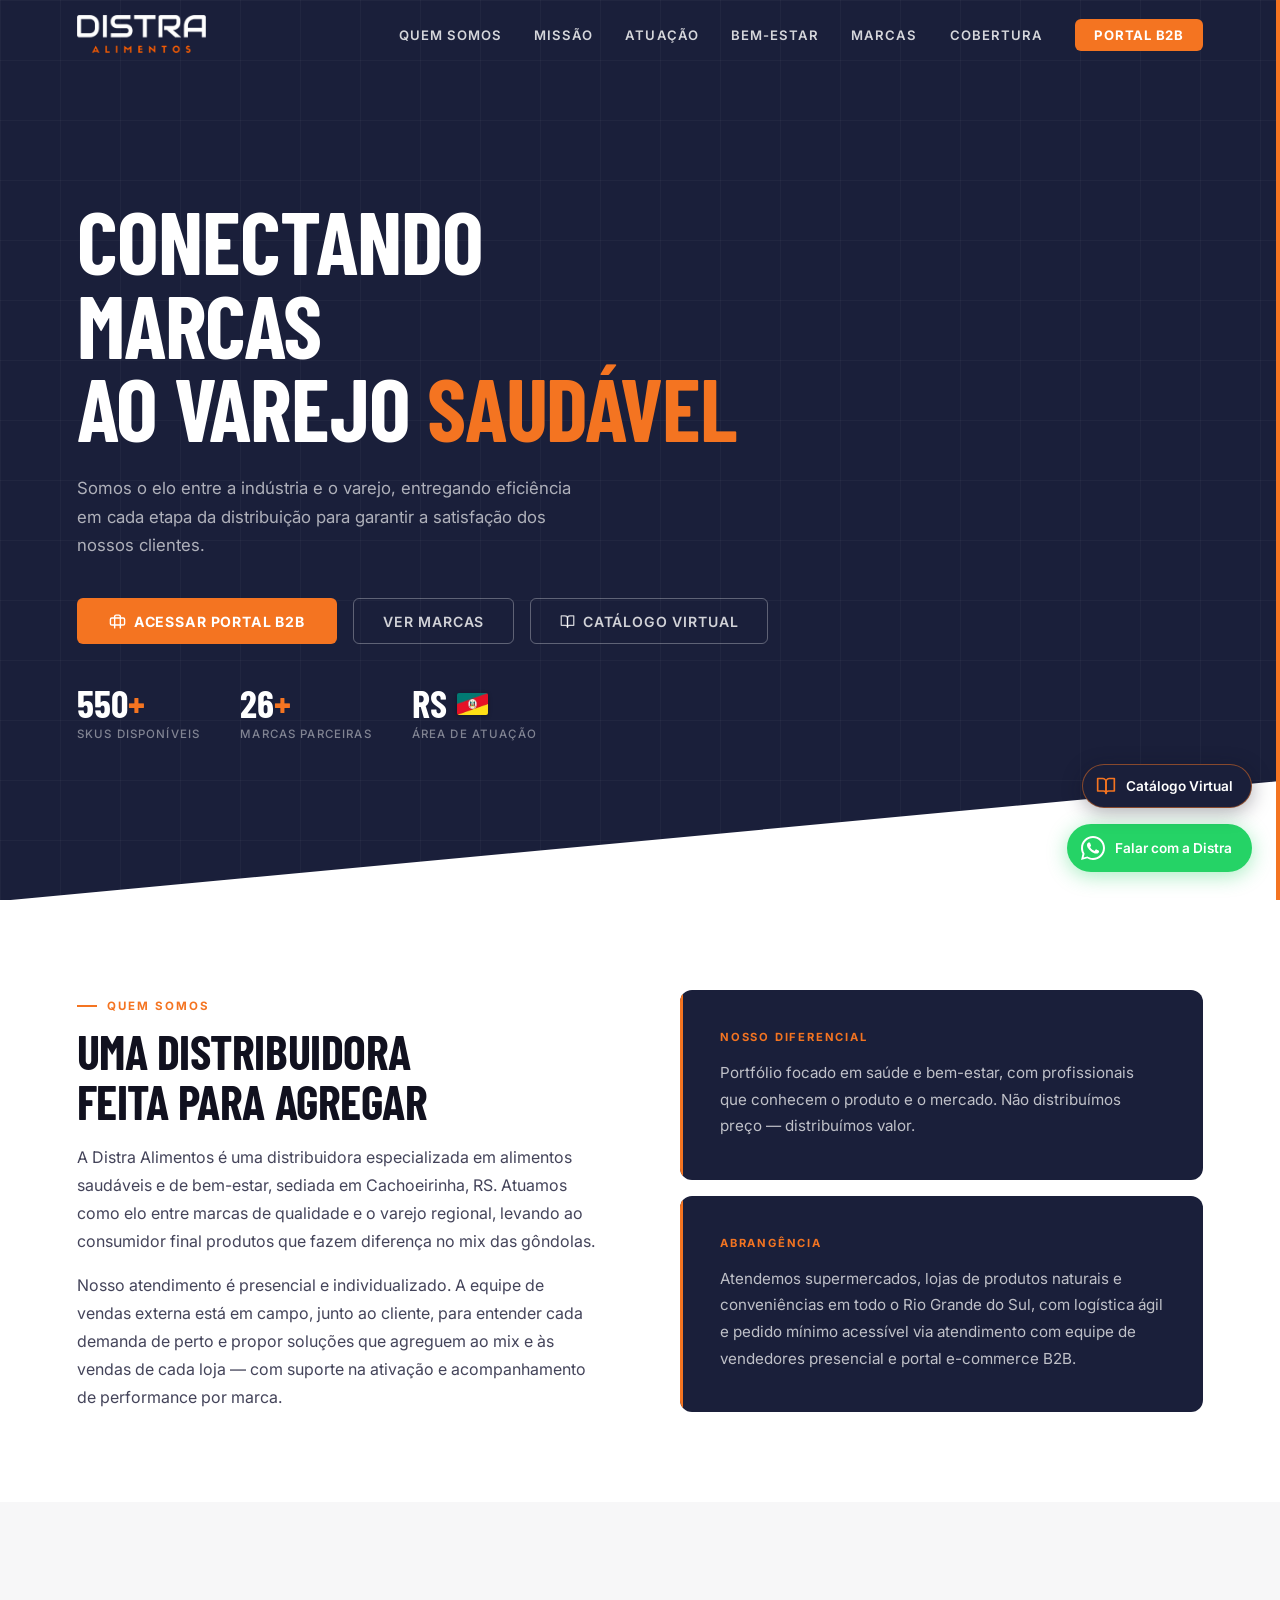
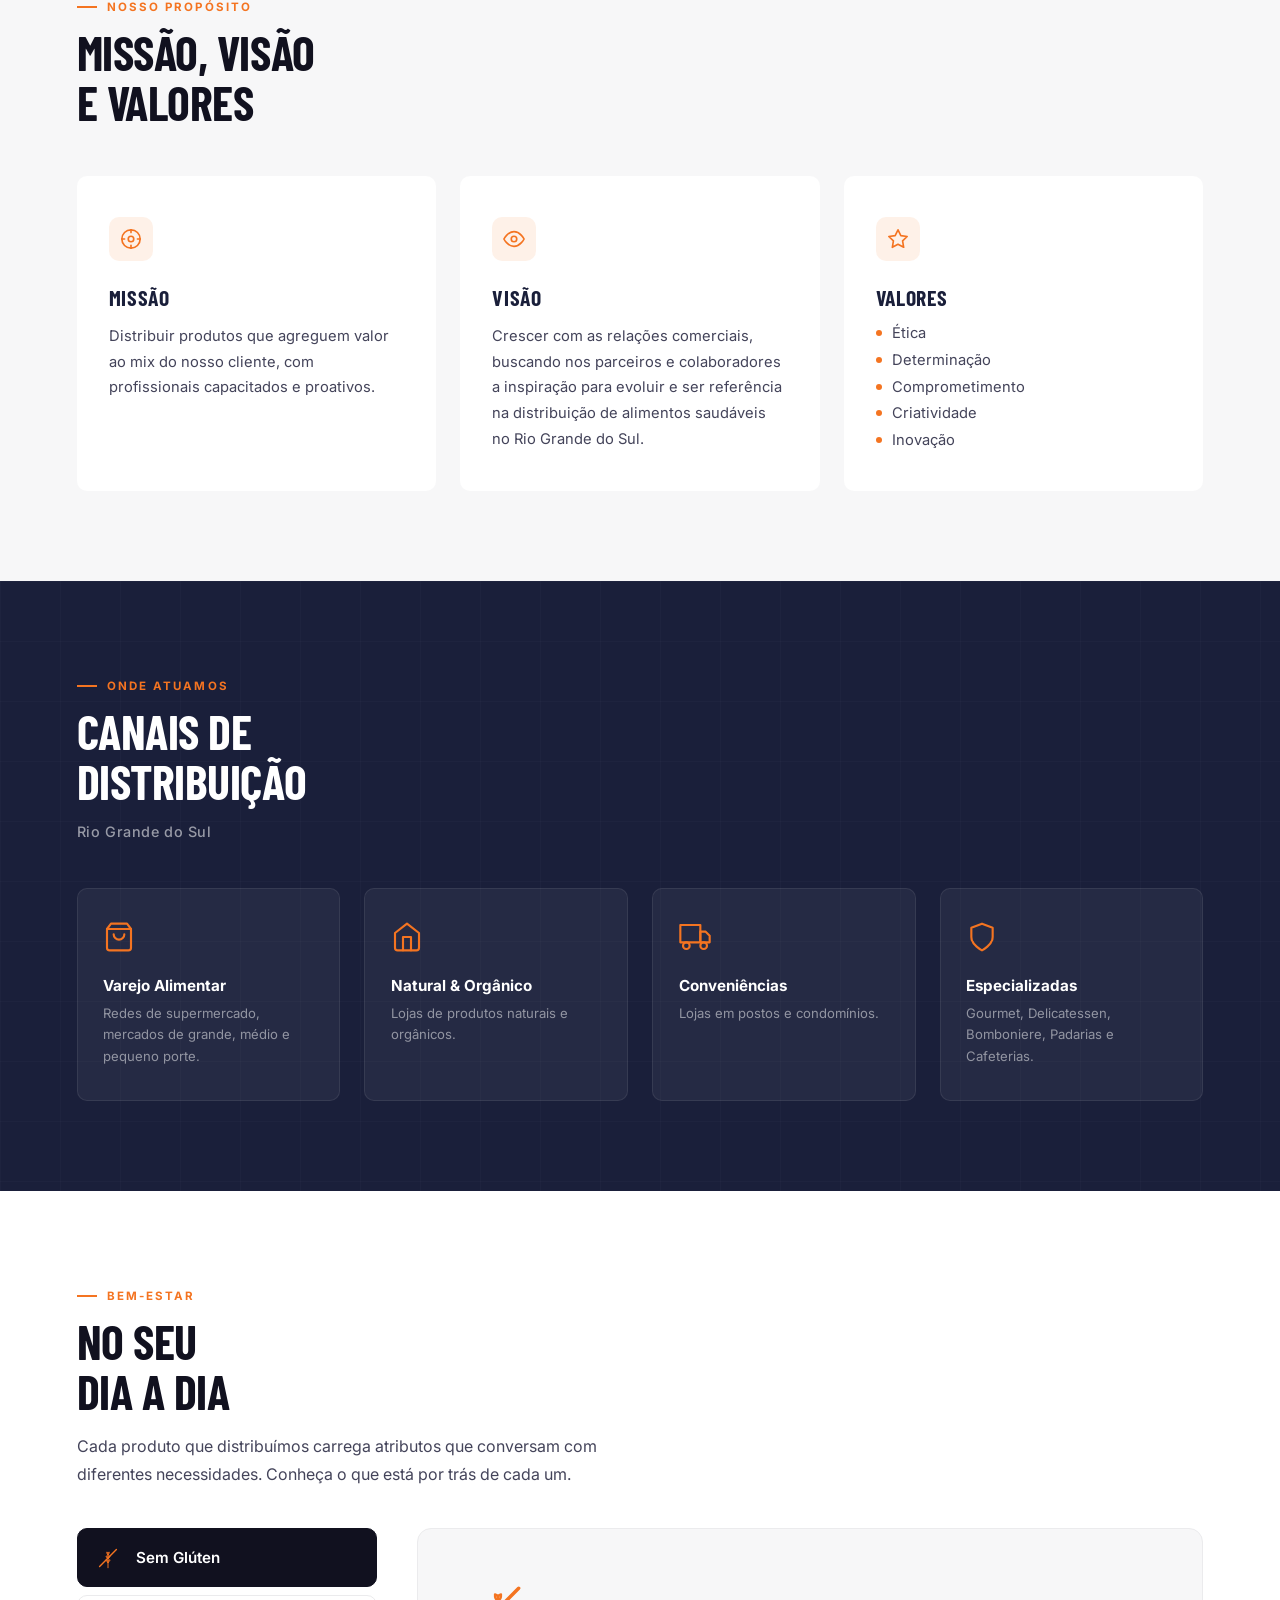
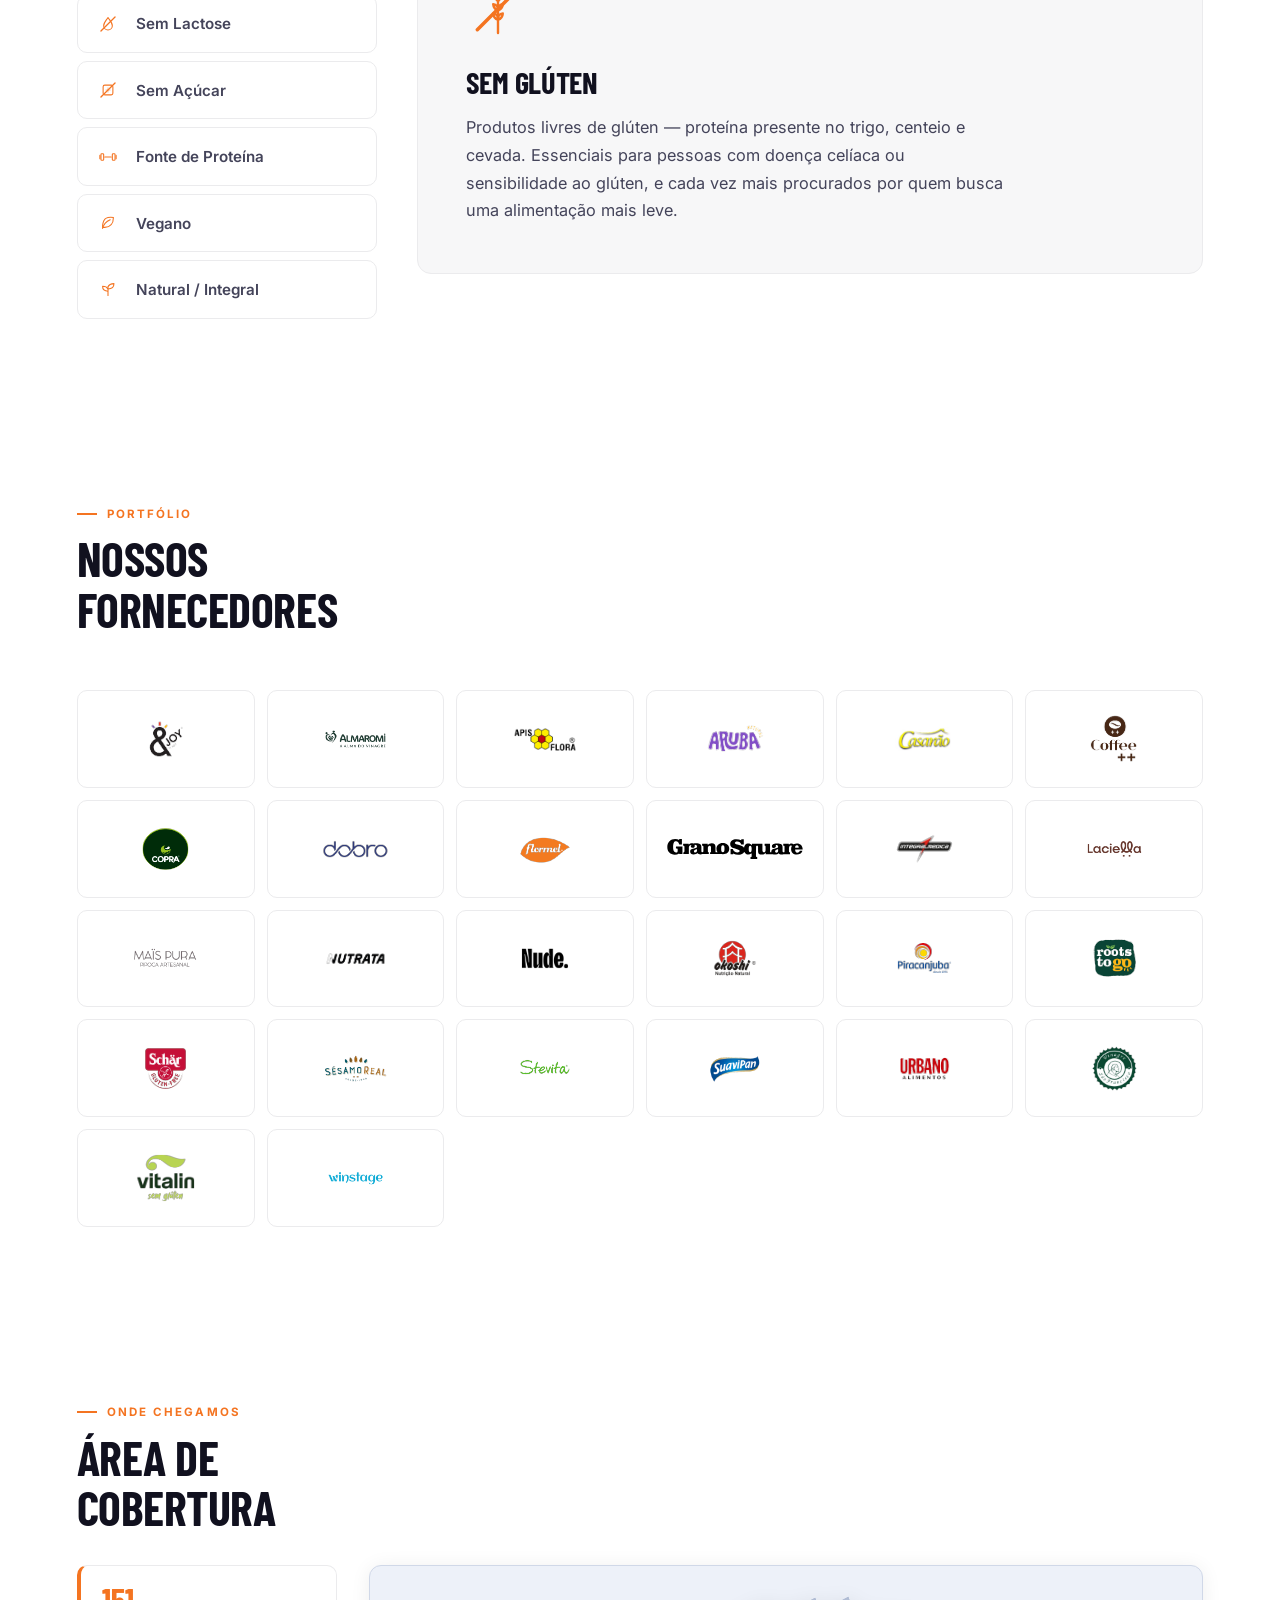
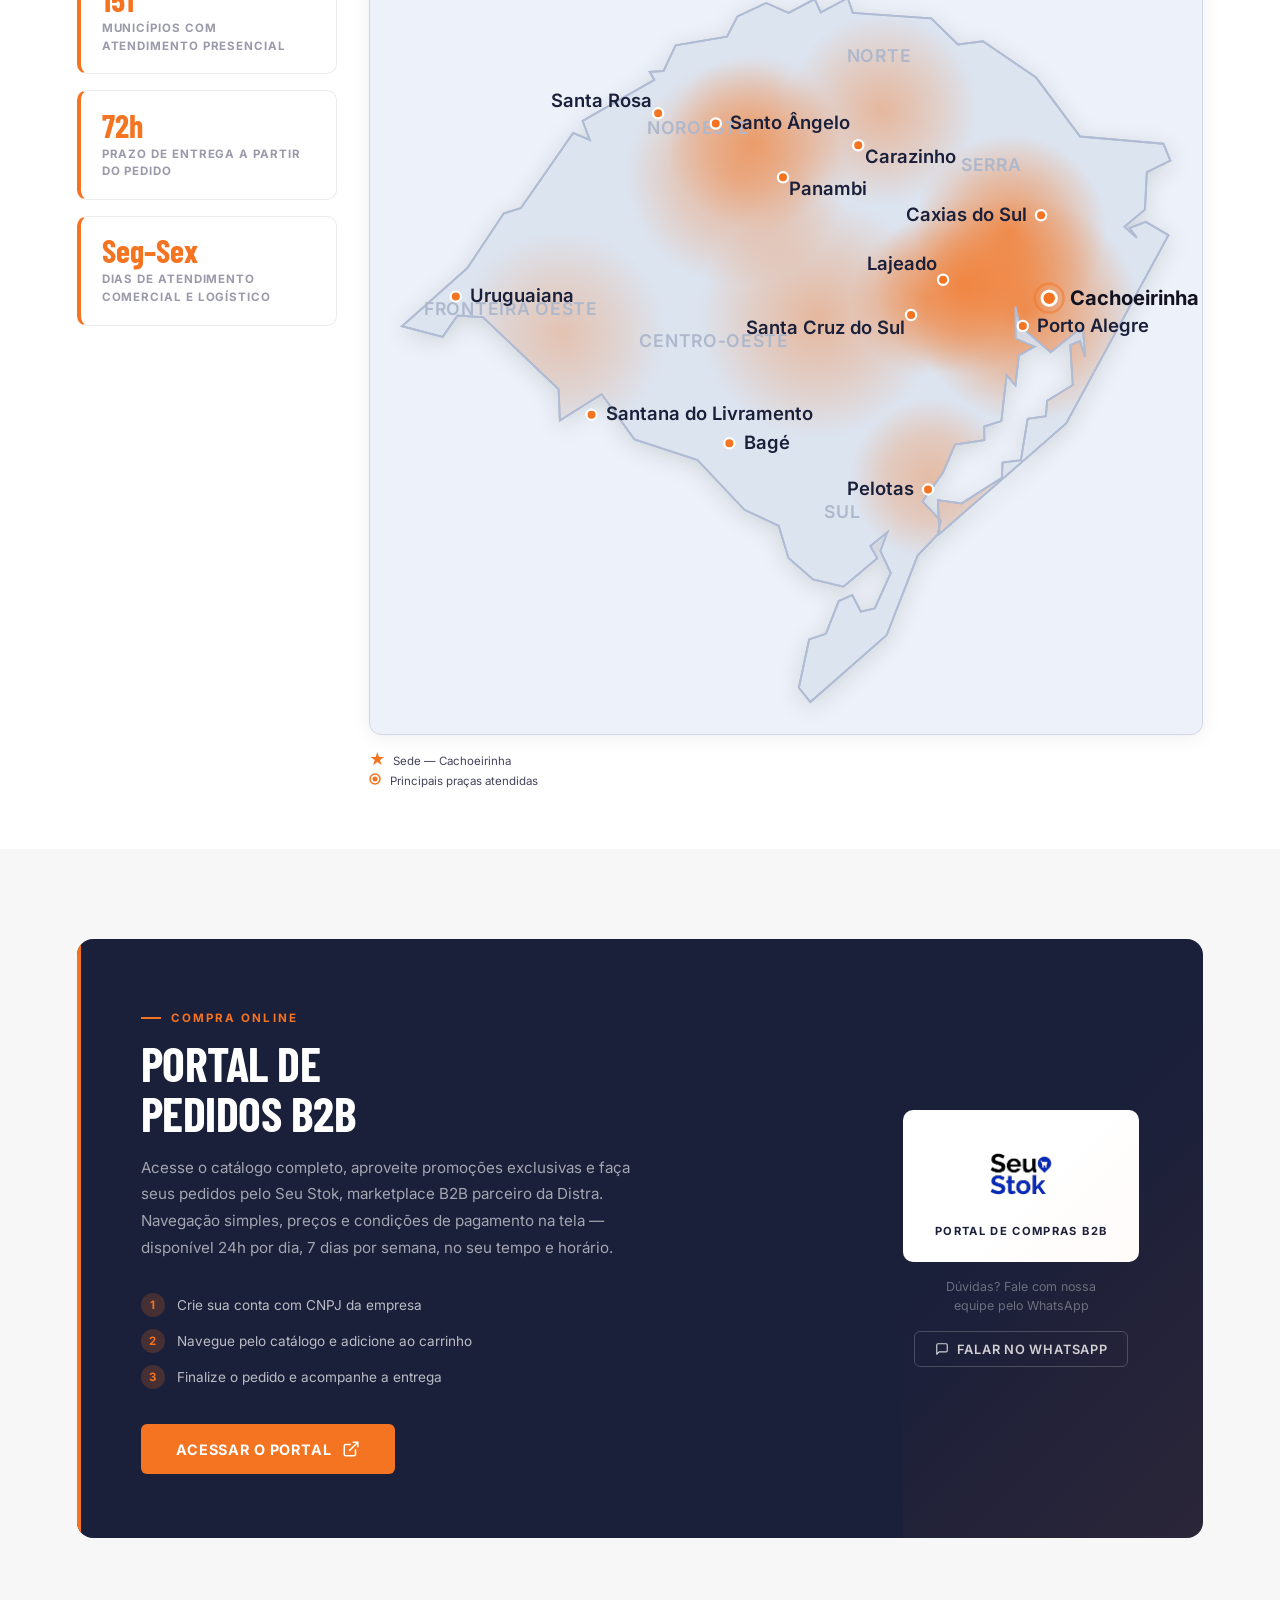
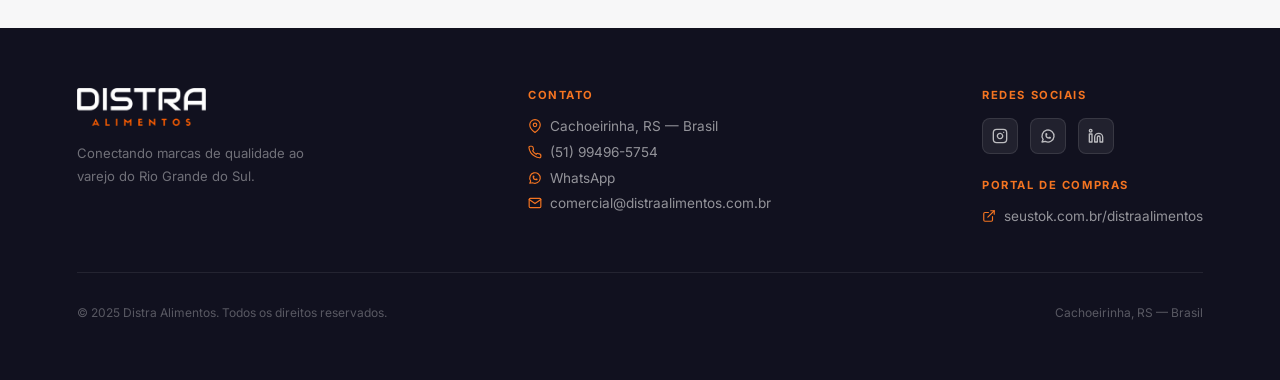
==== index.html @ 162be4ce "Add files via upload" ====
<!DOCTYPE html>
<html lang="pt-BR">
<head>
  <meta charset="UTF-8" />
  <meta name="viewport" content="width=device-width, initial-scale=1.0" />
  <title>Distra Alimentos — Distribuição de Alimentos Saudáveis</title>
  <meta name="description" content="Distribuidora especializada em alimentos saudáveis e sem glúten no Sul do Brasil. Conectamos marcas de qualidade a supermercados, lojas naturais e conveniências." />
  <link rel="preconnect" href="https://fonts.googleapis.com" />
  <link rel="preconnect" href="https://fonts.gstatic.com" crossorigin />
  <link href="https://fonts.googleapis.com/css2?family=Inter:wght@300;400;500;600;700&family=Barlow+Condensed:wght@500;700&display=swap" rel="stylesheet" />

  <style>
    /* ── TOKENS ─────────────────────────────────────────── */
    :root {
      --navy:    #11111f;
      --navy2:   #1a1f3a;
      --orange:  #f47421;
      --orange2: #e5651a;
      --white:   #ffffff;
      --gray50:  #f7f7f8;
      --gray100: #ebebed;
      --gray400: #9a9aaa;
      --gray700: #44445a;

      --font-display: 'Barlow Condensed', sans-serif;
      --font-body:    'Inter', sans-serif;

      --radius: 6px;
      --transition: 0.22s ease;
    }

    /* ── RESET ──────────────────────────────────────────── */
    *, *::before, *::after { box-sizing: border-box; margin: 0; padding: 0; }
    html { scroll-behavior: smooth; }
    body { overflow-x: hidden; font-family: var(--font-body); color: var(--navy); background: var(--white); -webkit-font-smoothing: antialiased; }
    img { max-width: 100%; display: block; }
    a { text-decoration: none; color: inherit; }

    /* ── NAV ────────────────────────────────────────────── */
    #nav {
      position: fixed; top: 0; left: 0; right: 0; z-index: 100;
      display: flex; align-items: center; justify-content: space-between;
      padding: 0 6vw;
      height: 68px;
      background: transparent;
      transition: background var(--transition), box-shadow var(--transition);
    }
    #nav.scrolled {
      background: var(--navy2);
      box-shadow: 0 2px 24px rgba(0,0,0,0.35);
    }
    #nav .logo img { height: 40px; width: auto; display: block; }
    #nav ul {
      display: flex; gap: 2rem; list-style: none;
    }
    #nav ul a {
      font-size: 0.82rem; font-weight: 600; letter-spacing: 0.08em;
      text-transform: uppercase; color: rgba(255,255,255,0.82);
      transition: color var(--transition);
    }
    #nav ul a:hover { color: var(--orange); }
    #nav .nav-cta {
      background: var(--orange); color: var(--white) !important;
      padding: 0.5rem 1.2rem; border-radius: var(--radius);
      font-size: 0.82rem; font-weight: 700; letter-spacing: 0.06em;
      text-transform: uppercase;
      transition: background var(--transition), transform var(--transition);
    }
    #nav .nav-cta:hover { background: var(--orange2); transform: translateY(-1px); }

    /* hamburger */
    .hamburger { display: none; flex-direction: column; gap: 5px; cursor: pointer; padding: 4px; }
    .hamburger span { display: block; width: 24px; height: 2px; background: var(--white); border-radius: 2px; transition: var(--transition); }

    /* ── HERO ───────────────────────────────────────────── */
    #hero {
      min-height: 100vh;
      background: var(--navy2);
      display: flex; align-items: center;
      position: relative; overflow: hidden;
      padding: 100px 6vw 60px;
    }
    /* diagonal accent */
    #hero::before {
      content: '';
      position: absolute; bottom: -1px; left: 0; right: 0; height: 120px;
      background: var(--white);
      clip-path: polygon(0 100%, 100% 0, 100% 100%);
    }
    /* orange stripe */
    #hero::after {
      content: '';
      position: absolute; top: 0; right: 0;
      width: 4px; height: 100%;
      background: var(--orange);
    }
    /* background grid texture */
    .hero-grid {
      position: absolute; inset: 0;
      background-image:
        linear-gradient(rgba(255,255,255,0.03) 1px, transparent 1px),
        linear-gradient(90deg, rgba(255,255,255,0.03) 1px, transparent 1px);
      background-size: 60px 60px;
      pointer-events: none;
    }

    .hero-inner {
      position: relative; z-index: 2;
      max-width: 700px;
    }
    .hero-eyebrow {
      display: inline-flex; align-items: center; gap: 10px;
      font-size: 0.72rem; font-weight: 700; letter-spacing: 0.18em;
      text-transform: uppercase; color: var(--orange);
      margin-bottom: 1.6rem;
    }
    .hero-eyebrow::before {
      content: '';
      display: block; width: 28px; height: 2px; background: var(--orange);
    }
    .hero-inner h1 {
      font-family: var(--font-display);
      font-size: clamp(3rem, 7vw, 5.5rem);
      font-weight: 700; line-height: 0.95;
      color: var(--white);
      text-transform: uppercase;
      letter-spacing: -0.01em;
      margin-bottom: 1.5rem;
    }
    .hero-inner h1 span { color: var(--orange); }
    .hero-inner p {
      font-size: 1.05rem; line-height: 1.7;
      color: rgba(255,255,255,0.65);
      max-width: 520px;
      margin-bottom: 2.4rem;
    }
    .hero-actions {
      display: flex; gap: 1rem; flex-wrap: wrap;
    }
    .btn-primary {
      display: inline-flex; align-items: center; gap: 8px;
      background: var(--orange); color: var(--white);
      padding: 0.85rem 2rem; border-radius: var(--radius);
      font-size: 0.88rem; font-weight: 700; letter-spacing: 0.06em;
      text-transform: uppercase;
      transition: background var(--transition), transform var(--transition), box-shadow var(--transition);
    }
    .btn-primary:hover { background: var(--orange2); transform: translateY(-2px); box-shadow: 0 8px 24px rgba(244,116,33,0.35); }
    .btn-outline {
      display: inline-flex; align-items: center; gap: 8px;
      border: 1.5px solid rgba(255,255,255,0.3); color: rgba(255,255,255,0.8);
      padding: 0.85rem 1.8rem; border-radius: var(--radius);
      font-size: 0.88rem; font-weight: 600; letter-spacing: 0.06em;
      text-transform: uppercase;
      transition: border-color var(--transition), color var(--transition);
    }
    .btn-outline:hover { border-color: var(--orange); color: var(--orange); }

    .hero-stats-inline {
      display: flex;
      gap: 2.5rem;
      margin-top: 2.5rem;
      flex-wrap: wrap;
    }
    .stat-item-inline { text-align: left; }
    .stat-number {
      font-family: var(--font-display);
      font-size: 2.4rem; font-weight: 700;
      color: var(--white); line-height: 1;
    }
    .stat-number span { color: var(--orange); }
    .stat-label {
      font-size: 0.72rem; font-weight: 500; letter-spacing: 0.1em;
      text-transform: uppercase; color: rgba(255,255,255,0.45);
      margin-top: 4px;
    }

    /* ── SECTION BASE ───────────────────────────────────── */
    section { padding: 90px 6vw; }
    .section-eyebrow {
      display: inline-flex; align-items: center; gap: 10px;
      font-size: 0.72rem; font-weight: 700; letter-spacing: 0.18em;
      text-transform: uppercase; color: var(--orange);
      margin-bottom: 0.8rem;
    }
    .section-eyebrow::before {
      content: '';
      display: block; width: 20px; height: 2px; background: var(--orange);
    }
    .section-title {
      font-family: var(--font-display);
      font-size: clamp(2rem, 4vw, 3rem);
      font-weight: 700; line-height: 1.05;
      text-transform: uppercase; letter-spacing: -0.01em;
      margin-bottom: 1rem;
    }
    .section-lead {
      font-size: 1rem; line-height: 1.75;
      color: var(--gray700); max-width: 620px;
      margin-bottom: 3rem;
    }

    /* ── QUEM SOMOS ─────────────────────────────────────── */
    #quem-somos {
      background: var(--white);
    }
    .quem-grid {
      display: grid;
      grid-template-columns: 1fr 1fr;
      gap: 5rem;
      align-items: center;
    }
    .quem-text .section-lead { margin-bottom: 0; }
    .quem-visual {
      position: relative;
    }
    .quem-card {
      background: var(--navy2);
      border-radius: 12px;
      padding: 2.5rem;
      position: relative;
      overflow: hidden;
    }
    .quem-card::before {
      content: '';
      position: absolute; top: 0; left: 0;
      width: 3px; height: 100%;
      background: var(--orange);
    }
    .quem-card-label {
      font-size: 0.7rem; font-weight: 700; letter-spacing: 0.16em;
      text-transform: uppercase; color: var(--orange);
      margin-bottom: 1rem;
    }
    .quem-card p {
      font-size: 0.95rem; line-height: 1.75;
      color: rgba(255,255,255,0.72);
    }
    .quem-cards-stack { display: flex; flex-direction: column; gap: 1rem; }

    /* ── MVV ────────────────────────────────────────────── */
    #mvv {
      background: var(--gray50);
    }
    .mvv-grid {
      display: grid;
      grid-template-columns: repeat(3, 1fr);
      gap: 1.5rem;
      margin-top: 3rem;
    }
    .mvv-card {
      background: var(--white);
      border-radius: 10px;
      padding: 2.4rem 2rem;
      border-top: 3px solid transparent;
      transition: border-color var(--transition), transform var(--transition), box-shadow var(--transition);
    }
    .mvv-card:hover {
      border-top-color: var(--orange);
      transform: translateY(-4px);
      box-shadow: 0 12px 40px rgba(0,0,0,0.08);
    }
    .mvv-icon {
      width: 44px; height: 44px;
      background: rgba(244,116,33,0.1);
      border-radius: 10px;
      display: flex; align-items: center; justify-content: center;
      margin-bottom: 1.4rem;
    }
    .mvv-icon svg { width: 22px; height: 22px; stroke: var(--orange); fill: none; stroke-width: 1.8; stroke-linecap: round; stroke-linejoin: round; }
    .mvv-card h3 {
      font-family: var(--font-display);
      font-size: 1.35rem; font-weight: 700;
      text-transform: uppercase; letter-spacing: 0.03em;
      color: var(--navy2); margin-bottom: 0.9rem;
    }
    .mvv-card p {
      font-size: 0.92rem; line-height: 1.75;
      color: var(--gray700);
    }
    .valores-list {
      list-style: none;
      display: flex; flex-direction: column; gap: 0.55rem;
    }
    .valores-list li {
      display: flex; align-items: center; gap: 10px;
      font-size: 0.92rem; color: var(--gray700);
    }
    .valores-list li::before {
      content: '';
      display: block; width: 6px; height: 6px;
      background: var(--orange); border-radius: 50%; flex-shrink: 0;
    }

    /* ── ATUAÇÃO ────────────────────────────────────────── */
    #atuacao {
      background: var(--navy2);
      position: relative; overflow: hidden;
    }
    #atuacao .section-title { color: var(--white); }
    #atuacao .section-lead { color: rgba(255,255,255,0.6); }
    #atuacao .section-eyebrow { color: var(--orange); }
    #atuacao::before {
      content: '';
      position: absolute; inset: 0;
      background-image:
        linear-gradient(rgba(255,255,255,0.02) 1px, transparent 1px),
        linear-gradient(90deg, rgba(255,255,255,0.02) 1px, transparent 1px);
      background-size: 60px 60px;
      pointer-events: none;
    }
    .atuacao-grid {
      position: relative; z-index: 1;
      display: grid;
      grid-template-columns: repeat(4, 1fr);
      gap: 1.5rem;
      margin-top: 3rem;
    }
    .atuacao-card {
      background: rgba(255,255,255,0.05);
      border: 1px solid rgba(255,255,255,0.08);
      border-radius: 10px;
      padding: 2rem 1.6rem;
      transition: background var(--transition), border-color var(--transition), transform var(--transition);
    }
    .atuacao-card:hover {
      background: rgba(244,116,33,0.12);
      border-color: rgba(244,116,33,0.4);
      transform: translateY(-3px);
    }
    .atuacao-card svg {
      width: 32px; height: 32px;
      stroke: var(--orange); fill: none;
      stroke-width: 1.6; stroke-linecap: round; stroke-linejoin: round;
      margin-bottom: 1.2rem;
    }
    .atuacao-card h3 {
      font-size: 0.95rem; font-weight: 700;
      color: var(--white); margin-bottom: 0.5rem;
    }
    .atuacao-card p {
      font-size: 0.82rem; line-height: 1.65;
      color: rgba(255,255,255,0.5);
    }


    /* ── MARCAS NOVO LAYOUT ─────────────────────────────── */
    .marca-card:hover
    @media (max-width: 900px) {
    }
    @media (max-width: 480px) {
    }


    /* ── PORTAL B2B ─────────────────────────────────────── */
    #portal {
      background: var(--gray50);
    }
    .portal-inner {
      background: var(--navy2);
      border-radius: 16px;
      padding: 4rem 5vw;
      display: grid;
      grid-template-columns: 1fr auto;
      gap: 3rem;
      align-items: center;
      position: relative; overflow: hidden;
    }
    .portal-inner::before {
      content: '';
      position: absolute; top: 0; right: 0;
      width: 300px; height: 100%;
      background: linear-gradient(135deg, transparent 40%, rgba(244,116,33,0.08) 100%);
      pointer-events: none;
    }
    .portal-inner::after {
      content: '';
      position: absolute; top: 0; left: 0;
      width: 4px; height: 100%;
      background: var(--orange);
    }
    .portal-text .section-eyebrow { color: var(--orange); }
    .portal-text .section-title { color: var(--white); margin-bottom: 1rem; }
    .portal-text p {
      font-size: 0.95rem; line-height: 1.75;
      color: rgba(255,255,255,0.6);
      max-width: 500px;
      margin-bottom: 2rem;
    }
    .portal-steps {
      display: flex; flex-direction: column; gap: 0.75rem;
      margin-bottom: 2.2rem;
    }
    .portal-step {
      display: flex; align-items: center; gap: 12px;
      font-size: 0.85rem; color: rgba(255,255,255,0.7);
    }
    .portal-step-num {
      width: 24px; height: 24px;
      background: rgba(244,116,33,0.2);
      color: var(--orange);
      font-size: 0.72rem; font-weight: 700;
      border-radius: 50%;
      display: flex; align-items: center; justify-content: center;
      flex-shrink: 0;
    }
    .portal-cta-block { display: flex; flex-direction: column; align-items: center; gap: 1rem; }
    .portal-logo-mark {
      background: #ffffff;
      border: none;
      border-radius: 10px;
      padding: 1.5rem 2rem;
      display: flex;
      flex-direction: column;
      align-items: center;
      text-align: center;
    }
    .portal-logo-mark img {
      height: 80px;
      width: auto;
      display: block;
      margin-bottom: 0.6rem;
    }
    .portal-logo-mark span {
      display: block; font-size: 0.7rem; font-weight: 700;
      letter-spacing: 0.12em; text-transform: uppercase;
      color: var(--navy2); margin-top: 0;
    }

    .btn-portal {
      display: inline-flex; align-items: center; gap: 10px;
      background: var(--orange); color: var(--white);
      padding: 1rem 2.2rem; border-radius: var(--radius);
      font-size: 0.9rem; font-weight: 700; letter-spacing: 0.06em;
      text-transform: uppercase; white-space: nowrap;
      transition: background var(--transition), transform var(--transition), box-shadow var(--transition);
    }
    .btn-portal:hover { background: var(--orange2); transform: translateY(-2px); box-shadow: 0 10px 28px rgba(244,116,33,0.4); }
    .btn-portal svg { width: 18px; height: 18px; stroke: currentColor; fill: none; stroke-width: 2; stroke-linecap: round; stroke-linejoin: round; }

    /* ── CONTATO / FOOTER ───────────────────────────────── */
    #contato {
      background: var(--navy);
      padding: 60px 6vw;
    }
    .contato-inner {
      display: flex; justify-content: space-between;
      align-items: flex-start; flex-wrap: wrap;
      gap: 3rem;
      padding-bottom: 3rem;
      border-bottom: 1px solid rgba(255,255,255,0.08);
      margin-bottom: 2rem;
    }
    .contato-brand img { height: 38px; width: auto; display: block; margin-bottom: 1rem; }
    .contato-brand p {
      font-size: 0.82rem; color: rgba(255,255,255,0.4);
      line-height: 1.7; max-width: 240px;
    }
    .contato-info h4 {
      font-size: 0.7rem; font-weight: 700; letter-spacing: 0.14em;
      text-transform: uppercase; color: var(--orange);
      margin-bottom: 1rem;
    }
    .contato-info ul { list-style: none; display: flex; flex-direction: column; gap: 0.6rem; }
    .contato-info ul li {
      font-size: 0.85rem; color: rgba(255,255,255,0.55);
      display: flex; align-items: center; gap: 8px;
    }
    .contato-info ul li svg {
      width: 14px; height: 14px; stroke: var(--orange); fill: none;
      stroke-width: 2; stroke-linecap: round; stroke-linejoin: round;
      flex-shrink: 0;
    }
    .contato-info ul li a { color: inherit; transition: color var(--transition); }
    .contato-info ul li a:hover { color: var(--orange); }
    .social-links { display: flex; gap: 0.75rem; margin-top: 1rem; }
    .social-link {
      width: 36px; height: 36px;
      background: rgba(255,255,255,0.07);
      border: 1px solid rgba(255,255,255,0.1);
      border-radius: 8px;
      display: flex; align-items: center; justify-content: center;
      transition: background var(--transition), border-color var(--transition);
    }
    .social-link:hover { background: var(--orange); border-color: var(--orange); }
    .social-link svg { width: 16px; height: 16px; stroke: rgba(255,255,255,0.7); fill: none; stroke-width: 2; stroke-linecap: round; stroke-linejoin: round; }
    .social-link:hover svg { stroke: var(--white); }
    .footer-bottom {
      display: flex; justify-content: space-between; align-items: center;
      flex-wrap: wrap; gap: 1rem;
    }
    .footer-bottom p {
      font-size: 0.75rem; color: rgba(255,255,255,0.3);
    }
    .footer-bottom a { color: var(--orange); }

    /* ── MOBILE NAV ─────────────────────────────────────── */
    .mobile-menu {
      display: none; position: fixed; inset: 0; z-index: 99;
      background: var(--navy2);
      flex-direction: column; align-items: center; justify-content: center;
      gap: 2rem;
    }
    .mobile-menu.open { display: flex; }
    .mobile-menu a {
      font-size: 1.3rem; font-weight: 700; letter-spacing: 0.06em;
      text-transform: uppercase; color: rgba(255,255,255,0.8);
    }
    .mobile-menu a:hover { color: var(--orange); }
    .mobile-close {
      position: absolute; top: 1.5rem; right: 6vw;
      background: none; border: none; cursor: pointer;
      color: var(--white); font-size: 1.6rem;
    }

    /* ── RESPONSIVO ─────────────────────────────────────── */
    @media (max-width: 1024px) {
      .atuacao-grid { grid-template-columns: repeat(2, 1fr); }
    }
    @media (max-width: 768px) {
      #nav ul { display: none; }
      .hamburger { display: flex; }
      .quem-grid { grid-template-columns: 1fr; gap: 2.5rem; }
      .mvv-grid { grid-template-columns: 1fr; }
      .atuacao-grid { grid-template-columns: repeat(2, 1fr); }
      .portal-inner { grid-template-columns: 1fr; }
      .portal-cta-block { align-items: flex-start; }
    }
    @media (max-width: 480px) {
      section { padding: 70px 5vw; }
      .atuacao-grid { grid-template-columns: 1fr; }
      .contato-inner { flex-direction: column; }
    }

    /* ── SCROLL REVEAL ──────────────────────────────────── */
    .reveal {
      opacity: 0; transform: translateY(24px);
      transition: opacity 0.6s ease, transform 0.6s ease;
    }
    .reveal.visible { opacity: 1; transform: translateY(0); }
    .reveal-delay-1 { transition-delay: 0.1s; }
    .reveal-delay-2 { transition-delay: 0.2s; }
    .reveal-delay-3 { transition-delay: 0.3s; }
    .reveal-delay-4 { transition-delay: 0.4s; }

    @media (prefers-reduced-motion: reduce) {
      .reveal { opacity: 1; transform: none; transition: none; }
    }

    /* ── MARCAS GRID ────────────────────────────────────── */
    #marcas { background: var(--white); }
    .marcas-intro {
      display: flex; justify-content: space-between;
      align-items: flex-end; flex-wrap: wrap; gap: 1.5rem;
      margin-bottom: 2.5rem;
    }
    .marcas-grid {
      display: grid;
      grid-template-columns: repeat(6, 1fr);
      gap: 0.75rem;
    }
    .marca-card {
      background: var(--white);
      border: 1.5px solid var(--gray100);
      border-radius: 10px;
      padding: 0.55rem 0.5rem;
      display: flex;
      align-items: center; justify-content: center;
      text-decoration: none;
      aspect-ratio: 4 / 2.2;
      overflow: hidden;
      transition: border-color 0.2s ease, transform 0.2s ease, box-shadow 0.2s ease;
      cursor: pointer;
    }
    .marca-card:hover {
      border-color: var(--orange);
      transform: translateY(-3px);
      box-shadow: 0 6px 24px rgba(244,116,33,0.14);
    }
    .marca-logo-wrap {
      width: 100%; height: 100%;
      display: flex; align-items: center; justify-content: center;
    }
    .marca-logo-wrap img {
      max-width: 85%; max-height: 85%;
      width: auto; height: auto;
      object-fit: contain;
      transition: filter 0.2s ease;
    }
    .marca-card:hover .marca-logo-wrap img { filter: grayscale(0%) !important; }
    .marca-fallback {
      font-size: 0.78rem; font-weight: 700;
      letter-spacing: 0.04em; text-transform: uppercase;
      color: var(--navy2); text-align: center;
    }

    /* Scroll offset para nav fixo */
    section[id] { scroll-margin-top: 72px; }

    /* ── MOBILE FIXES ───────────────────────────────────── */
    *, *::before, *::after { box-sizing: border-box; }
    img, svg { max-width: 100%; }

    @media (max-width: 1100px) {
      .marcas-grid { grid-template-columns: repeat(5, 1fr); }
    }
    @media (max-width: 860px) {
      .marcas-grid { grid-template-columns: repeat(4, 1fr); gap: 0.6rem; }
    }
    @media (max-width: 768px) {
      #hero { padding: 90px 5vw 80px; }
      .hero-inner h1 { font-size: clamp(2.2rem, 10vw, 3.5rem); }
      .hero-inner p { font-size: 0.92rem; }
      section { padding: 70px 5vw; }
      .quem-grid { grid-template-columns: 1fr; gap: 2rem; }
      .mvv-grid { grid-template-columns: 1fr; gap: 1rem; }
      .atuacao-grid { grid-template-columns: repeat(2, 1fr); gap: 1rem; }
      .marcas-intro { flex-direction: column; align-items: flex-start; gap: 1rem; }
      .portal-inner { grid-template-columns: 1fr; gap: 2rem; padding: 2rem 5vw; }
      .portal-cta-block { align-items: flex-start; }
      .btn-portal { width: 100%; justify-content: center; }
      #cobertura { padding-top: 80px; }
      .contato-inner { flex-direction: column; gap: 2rem; }
      .footer-bottom { flex-direction: column; gap: 0.4rem; text-align: center; }
      #wa-float { bottom: 16px; right: 14px; padding: 13px; border-radius: 50%; }
      #wa-float span { display: none; }
      #catalogo-float { bottom: 74px; right: 14px; padding: 12px; border-radius: 50%; }
      #catalogo-float span { display: none; }
    }
    @media (max-width: 600px) {
      .marcas-grid { grid-template-columns: repeat(3, 1fr); gap: 0.6rem; }
    }
    @media (max-width: 480px) {
      .hero-actions { flex-direction: column; }
      .btn-primary, .btn-outline { width: 100%; justify-content: center; text-align: center; }
      .atuacao-grid { grid-template-columns: 1fr; }
      .marcas-grid { grid-template-columns: repeat(2, 1fr); gap: 0.5rem; }
      .section-title { font-size: clamp(1.8rem, 8vw, 2.4rem); }
      .hero-stats-inline { display: none; }
    }

    /* ── MAPA COBERTURA ─────────────────────────────────── */
    .regiao-label {
      font-family: 'Inter', sans-serif;
      font-size: 11px; font-weight: 600;
      fill: #aeb8cc; letter-spacing: 0.04em;
      text-transform: uppercase;
      pointer-events: none; user-select: none;
    }
    .cidade-label {
      font-family: 'Inter', sans-serif;
      font-size: 11.5px; font-weight: 600;
      fill: var(--navy2);
      pointer-events: none; user-select: none;
    }
    .sede-label {
      font-size: 12.5px; font-weight: 700;
      fill: var(--navy);
    }
    .mapa-svg { display: block; }

    /* ── BEM-ESTAR (abas) ───────────────────────────────── */
    #bem-estar { background: var(--white); }
    .bemestar-wrap {
      display: grid;
      grid-template-columns: 300px 1fr;
      gap: 2.5rem;
      align-items: start;
    }
    .bemestar-tabs {
      display: flex; flex-direction: column; gap: 0.5rem;
    }
    .bemestar-tab {
      display: flex; align-items: center; gap: 0.9rem;
      padding: 0.95rem 1.1rem;
      background: var(--white);
      border: 1.5px solid var(--gray100);
      border-radius: 10px;
      font-family: var(--font-body);
      font-size: 0.95rem; font-weight: 600;
      color: var(--gray700);
      cursor: pointer; text-align: left;
      transition: all var(--transition);
      width: 100%;
    }
    .bemestar-tab:hover {
      border-color: var(--orange);
      color: var(--navy);
    }
    .bemestar-tab.active {
      background: var(--navy);
      border-color: var(--navy);
      color: var(--white);
    }
    .bemestar-tab-ic {
      width: 26px; height: 26px; flex-shrink: 0;
      color: var(--orange);
      display: flex; align-items: center; justify-content: center;
    }
    .bemestar-tab-ic svg { width: 100%; height: 100%; }
    .bemestar-content {
      position: relative;
      background: var(--gray50);
      border: 1.5px solid var(--gray100);
      border-radius: 14px;
      padding: 3rem;
      min-height: 280px;
      display: flex; align-items: center;
    }
    .bemestar-panel {
      display: none;
      animation: fadeInPanel 0.4s ease;
    }
    .bemestar-panel.active { display: block; }
    @keyframes fadeInPanel {
      from { opacity: 0; transform: translateY(8px); }
      to { opacity: 1; transform: translateY(0); }
    }
    .bemestar-panel-ic {
      width: 64px; height: 64px;
      color: var(--orange);
      margin-bottom: 1.4rem;
    }
    .bemestar-panel-ic svg { width: 100%; height: 100%; }
    .bemestar-panel h3 {
      font-family: var(--font-display);
      font-size: 1.9rem; font-weight: 700;
      text-transform: uppercase; letter-spacing: -0.01em;
      color: var(--navy); margin-bottom: 0.9rem;
    }
    .bemestar-panel p {
      font-size: 1.02rem; line-height: 1.7;
      color: var(--gray700); max-width: 540px;
    }
    @media (max-width: 768px) {
      .bemestar-wrap { grid-template-columns: 1fr; gap: 1.2rem; }
      .bemestar-tabs {
        flex-direction: row; flex-wrap: wrap;
        gap: 0.5rem;
      }
      .bemestar-tab {
        width: auto; flex: 1 1 calc(50% - 0.25rem);
        padding: 0.7rem 0.8rem; font-size: 0.85rem;
        gap: 0.5rem;
      }
      .bemestar-tab span:last-child { font-size: 0.82rem; }
      .bemestar-content { padding: 2rem 1.5rem; min-height: 220px; }
      .bemestar-panel-ic { width: 52px; height: 52px; }
      .bemestar-panel h3 { font-size: 1.5rem; }
      .bemestar-panel p { font-size: 0.95rem; }
    }
  </style>
</head>
<body>

<!-- ── NAV ─────────────────────────────────────────────── -->
<nav id="nav">
  <a href="#" class="logo">
    <img src="[data-uri]" alt="Distra Alimentos" style="height:38px;width:auto;" />
  </a>
  <ul>
    <li><a href="#quem-somos">Quem Somos</a></li>
    <li><a href="#mvv">Missão</a></li>
    <li><a href="#atuacao">Atuação</a></li>
    <li><a href="#bem-estar">Bem-Estar</a></li>
    <li><a href="#marcas">Marcas</a></li>
    <li><a href="#cobertura">Cobertura</a></li>
    <li><a href="#portal" class="nav-cta">Portal B2B</a></li>
  </ul>
  <div class="hamburger" id="hamburger" aria-label="Menu" role="button" tabindex="0">
    <span></span><span></span><span></span>
  </div>
</nav>

<!-- mobile menu -->
<div class="mobile-menu" id="mobileMenu">
  <button class="mobile-close" id="mobileClose">✕</button>
  <a href="#quem-somos" onclick="closeMobile()">Quem Somos</a>
  <a href="#mvv" onclick="closeMobile()">Missão</a>
  <a href="#atuacao" onclick="closeMobile()">Atuação</a>
  <a href="#bem-estar" onclick="closeMobile()">Bem-Estar</a>
  <a href="#marcas" onclick="closeMobile()">Marcas</a>
  <a href="#portal" onclick="closeMobile()" style="color:var(--orange)">Portal B2B →</a>
</div>

<!-- ── HERO ─────────────────────────────────────────────── -->
<section id="hero">
  <div class="hero-grid"></div>
  <div class="hero-inner">
    
    <h1 class="reveal reveal-delay-1">
      Conectando<br />
      marcas<br />
      ao varejo <span>saudável</span>
    </h1>
    <p class="reveal reveal-delay-2">
      Somos o elo entre a indústria e o varejo, entregando eficiência em cada etapa da distribuição para garantir a satisfação dos nossos clientes.
    </p>
    <div class="hero-actions reveal reveal-delay-3">
      <a href="#portal" class="btn-primary">
        <svg viewBox="0 0 24 24" width="17" height="17" stroke="currentColor" fill="none" stroke-width="2" stroke-linecap="round" stroke-linejoin="round"><path d="M20 7H4a2 2 0 0 0-2 2v6a2 2 0 0 0 2 2h16a2 2 0 0 0 2-2V9a2 2 0 0 0-2-2z"/><path d="M16 21V5a2 2 0 0 0-2-2h-4a2 2 0 0 0-2 2v16"/></svg>
        Acessar Portal B2B
      </a>
      <a href="#marcas" class="btn-outline">Ver Marcas</a>
      <a href="https://web.catalogond.com/?api=wNg9bncUdYplijGJUdXNkbPPBcZ7Cvp0o0zs-Pl8jrANVSBfHmMzDNV569YoWlp34x7yVL50Yd8fc4jA4HnEZLtfmT-FLhytdpO8OvNOGTSd6tNmDi1k6WHraGOG7NHn" target="_blank" rel="noopener" class="btn-outline">
        <svg viewBox="0 0 24 24" width="15" height="15" stroke="currentColor" fill="none" stroke-width="2" stroke-linecap="round" stroke-linejoin="round"><path d="M2 3h6a4 4 0 0 1 4 4v14a3 3 0 0 0-3-3H2z"/><path d="M22 3h-6a4 4 0 0 0-4 4v14a3 3 0 0 1 3-3h7z"/></svg>
        Catálogo Virtual
      </a>
    </div>
    <div class="hero-stats-inline reveal reveal-delay-3">
      <div class="stat-item-inline">
        <div class="stat-number">550<span>+</span></div>
        <div class="stat-label">SKUs disponíveis</div>
      </div>
      <div class="stat-item-inline">
        <div class="stat-number">26<span>+</span></div>
        <div class="stat-label">Marcas parceiras</div>
      </div>
      <div class="stat-item-inline">
        <div class="stat-number" style="display:flex;align-items:center;gap:10px;">
          RS
          <img src="[data-uri]" alt="Bandeira Rio Grande do Sul" style="height:22px;width:auto;border-radius:2px;box-shadow:0 1px 4px rgba(0,0,0,0.3);vertical-align:middle;" loading="lazy"/>
        </div>
        <div class="stat-label">Área de atuação</div>
      </div>
    </div>
  </div>
  
</section>

<!-- ── QUEM SOMOS ────────────────────────────────────────── -->
<section id="quem-somos">
  <div class="quem-grid">
    <div class="quem-text">
      <div class="section-eyebrow reveal">Quem Somos</div>
      <h2 class="section-title reveal reveal-delay-1">Uma distribuidora<br />feita para agregar</h2>
      <p class="section-lead reveal reveal-delay-2">
        A Distra Alimentos é uma distribuidora especializada em alimentos saudáveis e de bem-estar, sediada em Cachoeirinha, RS. Atuamos como elo entre marcas de qualidade e o varejo regional, levando ao consumidor final produtos que fazem diferença no mix das gôndolas.
      </p>
      <p class="section-lead reveal reveal-delay-3" style="margin-top: 1rem;">
        Nosso atendimento é presencial e individualizado. A equipe de vendas externa está em campo, junto ao cliente, para entender cada demanda de perto e propor soluções que agreguem ao mix e às vendas de cada loja — com suporte na ativação e acompanhamento de performance por marca.
      </p>
    </div>
    <div class="quem-visual">
      <div class="quem-cards-stack">
        <div class="quem-card reveal reveal-delay-1">
          <div class="quem-card-label">Nosso diferencial</div>
          <p>Portfólio focado em saúde e bem-estar, com profissionais que conhecem o produto e o mercado. Não distribuímos preço — distribuímos valor.</p>
        </div>
        <div class="quem-card reveal reveal-delay-2">
          <div class="quem-card-label">Abrangência</div>
          <p>Atendemos supermercados, lojas de produtos naturais e conveniências em todo o Rio Grande do Sul, com logística ágil e pedido mínimo acessível via atendimento com equipe de vendedores presencial e portal e-commerce B2B.</p>
        </div>
      </div>
    </div>
  </div>
</section>

<!-- ── MISSÃO VISÃO VALORES ──────────────────────────────── -->
<section id="mvv">
  <div class="section-eyebrow reveal">Nosso Propósito</div>
  <h2 class="section-title reveal reveal-delay-1">Missão, Visão<br />e Valores</h2>
  <div class="mvv-grid">
    <!-- Missão -->
    <div class="mvv-card reveal reveal-delay-1">
      <div class="mvv-icon">
        <svg viewBox="0 0 24 24"><circle cx="12" cy="12" r="10"/><circle cx="12" cy="12" r="3"/><line x1="12" y1="2" x2="12" y2="5"/><line x1="12" y1="19" x2="12" y2="22"/><line x1="2" y1="12" x2="5" y2="12"/><line x1="19" y1="12" x2="22" y2="12"/></svg>
      </div>
      <h3>Missão</h3>
      <p>Distribuir produtos que agreguem valor ao mix do nosso cliente, com profissionais capacitados e proativos.</p>
    </div>
    <!-- Visão -->
    <div class="mvv-card reveal reveal-delay-2">
      <div class="mvv-icon">
        <svg viewBox="0 0 24 24"><path d="M1 12s4-8 11-8 11 8 11 8-4 8-11 8-11-8-11-8z"/><circle cx="12" cy="12" r="3"/></svg>
      </div>
      <h3>Visão</h3>
      <p>Crescer com as relações comerciais, buscando nos parceiros e colaboradores a inspiração para evoluir e ser referência na distribuição de alimentos saudáveis no Rio Grande do Sul.</p>
    </div>
    <!-- Valores -->
    <div class="mvv-card reveal reveal-delay-3">
      <div class="mvv-icon">
        <svg viewBox="0 0 24 24"><path d="M12 2l3.09 6.26L22 9.27l-5 4.87 1.18 6.88L12 17.77l-6.18 3.25L7 14.14 2 9.27l6.91-1.01L12 2z"/></svg>
      </div>
      <h3>Valores</h3>
      <ul class="valores-list">
        <li>Ética</li>
        <li>Determinação</li>
        <li>Comprometimento</li>
        <li>Criatividade</li>
        <li>Inovação</li>
      </ul>
    </div>
  </div>
</section>

<!-- ── ÁREAS DE ATUAÇÃO ──────────────────────────────────── -->
<section id="atuacao">
  <div style="position:relative;z-index:1">
    <div class="section-eyebrow reveal">Onde Atuamos</div>
    <h2 class="section-title reveal reveal-delay-1">Canais de<br />distribuição</h2>
    <p style="font-size:.9rem;color:rgba(255,255,255,.55);margin-bottom:2rem;font-weight:500;letter-spacing:.04em;">Rio Grande do Sul</p>
    <div class="atuacao-grid">
      <div class="atuacao-card reveal reveal-delay-1">
        <svg viewBox="0 0 24 24"><path d="M6 2 3 6v14a2 2 0 0 0 2 2h14a2 2 0 0 0 2-2V6l-3-4z"/><line x1="3" y1="6" x2="21" y2="6"/><path d="M16 10a4 4 0 0 1-8 0"/></svg>
        <h3>Varejo Alimentar</h3>
        <p>Redes de supermercado, mercados de grande, médio e pequeno porte.</p>
      </div>
      <div class="atuacao-card reveal reveal-delay-2">
        <svg viewBox="0 0 24 24"><path d="M3 9l9-7 9 7v11a2 2 0 0 1-2 2H5a2 2 0 0 1-2-2z"/><polyline points="9 22 9 12 15 12 15 22"/></svg>
        <h3>Natural &amp; Orgânico</h3>
        <p>Lojas de produtos naturais e orgânicos.</p>
      </div>
      <div class="atuacao-card reveal reveal-delay-3">
        <svg viewBox="0 0 24 24"><rect x="1" y="3" width="15" height="13"/><polygon points="16 8 20 8 23 11 23 16 16 16 16 8"/><circle cx="5.5" cy="18.5" r="2.5"/><circle cx="18.5" cy="18.5" r="2.5"/></svg>
        <h3>Conveniências</h3>
        <p>Lojas em postos e condomínios.</p>
      </div>
      <div class="atuacao-card reveal reveal-delay-4">
        <svg viewBox="0 0 24 24"><path d="M12 22s8-4 8-10V5l-8-3-8 3v7c0 6 8 10 8 10z"/></svg>
        <h3>Especializadas</h3>
        <p>Gourmet, Delicatessen, Bomboniere, Padarias e Cafeterias.</p>
      </div>
    </div>
  </div>
</section>

    <!-- ── BEM-ESTAR ──────────────────────────────────────────────── -->
    <section id="bem-estar">
      <div class="section-eyebrow reveal">Bem-Estar</div>
      <h2 class="section-title reveal reveal-delay-1">No Seu<br />Dia a Dia</h2>
      <p class="section-lead reveal reveal-delay-2" style="max-width:560px;margin-bottom:2.5rem;">
        Cada produto que distribuímos carrega atributos que conversam com diferentes necessidades. Conheça o que está por trás de cada um.
      </p>
      <div class="bemestar-wrap reveal">
        <div class="bemestar-tabs">
          <button class="bemestar-tab active" data-tab="sem-gluten" onclick="selectBemestar('sem-gluten')">
            <span class="bemestar-tab-ic"><svg viewBox="0 0 48 48" fill="none" xmlns="http://www.w3.org/2000/svg" stroke="currentColor" stroke-width="1.8" stroke-linecap="round" stroke-linejoin="round">
  <path d="M24 42V18"/>
  <path d="M24 18c-1.6-1-2.4-2.8-2.2-5 2 .5 3.2 2.2 2.2 5z"/>
  <path d="M24 18c1.6-1 2.4-2.8 2.2-5-2 .5-3.2 2.2-2.2 5z"/>
  <path d="M24 25c-2-.6-3.4-2.2-3.6-4.6 2.4.2 4 1.8 3.6 4.6z"/>
  <path d="M24 25c2-.6 3.4-2.2 3.6-4.6-2.4.2-4 1.8-3.6 4.6z"/>
  <path d="M24 32c-2-.6-3.4-2.2-3.6-4.6 2.4.2 4 1.8 3.6 4.6z"/>
  <path d="M24 32c2-.6 3.4-2.2 3.6-4.6-2.4.2-4 1.8-3.6 4.6z"/>
  <path d="M8.5 39.5L39.5 8.5" stroke-width="2.6"/>
</svg></span>
            <span>Sem Glúten</span>
          </button>
          <button class="bemestar-tab" data-tab="sem-lactose" onclick="selectBemestar('sem-lactose')">
            <span class="bemestar-tab-ic"><svg viewBox="0 0 48 48" fill="none" xmlns="http://www.w3.org/2000/svg">
  <path d="M24 12c4 6 8 10 8 15a8 8 0 01-16 0c0-5 4-9 8-15z" stroke="currentColor" stroke-width="2" stroke-linejoin="round"/>
  <path d="M11 37L37 11" stroke="currentColor" stroke-width="2.4" stroke-linecap="round"/>
</svg></span>
            <span>Sem Lactose</span>
          </button>
          <button class="bemestar-tab" data-tab="sem-acucar" onclick="selectBemestar('sem-acucar')">
            <span class="bemestar-tab-ic"><svg viewBox="0 0 48 48" fill="none" xmlns="http://www.w3.org/2000/svg">
  <rect x="15" y="15" width="18" height="18" rx="3" stroke="currentColor" stroke-width="2"/>
  <path d="M20 24h8M24 20v8" stroke="currentColor" stroke-width="1.6" stroke-linecap="round" opacity="0.5"/>
  <path d="M11 37L37 11" stroke="currentColor" stroke-width="2.4" stroke-linecap="round"/>
</svg></span>
            <span>Sem Açúcar</span>
          </button>
          <button class="bemestar-tab" data-tab="proteina" onclick="selectBemestar('proteina')">
            <span class="bemestar-tab-ic"><svg viewBox="0 0 48 48" fill="none" xmlns="http://www.w3.org/2000/svg" stroke="currentColor" stroke-width="2" stroke-linecap="round" stroke-linejoin="round">
  <path d="M18 24h12"/>
  <rect x="11" y="18" width="5" height="12" rx="1.5"/>
  <rect x="32" y="18" width="5" height="12" rx="1.5"/>
  <path d="M9 21v6M39 21v6"/>
</svg></span>
            <span>Fonte de Proteína</span>
          </button>
          <button class="bemestar-tab" data-tab="vegano" onclick="selectBemestar('vegano')">
            <span class="bemestar-tab-ic"><svg viewBox="0 0 48 48" fill="none" xmlns="http://www.w3.org/2000/svg">
  <path d="M34 14c0 11-6 18-16 18-2 0-4 0-4 0s-1-16 10-18c5-1 10 0 10 0z" stroke="currentColor" stroke-width="2" stroke-linejoin="round"/>
  <path d="M14 34c2-8 7-13 14-16" stroke="currentColor" stroke-width="2" stroke-linecap="round"/>
</svg></span>
            <span>Vegano</span>
          </button>
          <button class="bemestar-tab" data-tab="natural" onclick="selectBemestar('natural')">
            <span class="bemestar-tab-ic"><svg viewBox="0 0 48 48" fill="none" xmlns="http://www.w3.org/2000/svg">
  <path d="M24 36V20" stroke="currentColor" stroke-width="2" stroke-linecap="round"/>
  <path d="M24 24c-2-4-6-5-10-5 0 5 3 9 10 9" stroke="currentColor" stroke-width="2" stroke-linejoin="round"/>
  <path d="M24 20c2-5 7-6 11-6 0 6-4 10-11 10" stroke="currentColor" stroke-width="2" stroke-linejoin="round"/>
</svg></span>
            <span>Natural / Integral</span>
          </button>
        </div>
        <div class="bemestar-content">
          <div class="bemestar-panel active" id="panel-sem-gluten">
            <div class="bemestar-panel-ic"><svg viewBox="0 0 48 48" fill="none" xmlns="http://www.w3.org/2000/svg" stroke="currentColor" stroke-width="1.8" stroke-linecap="round" stroke-linejoin="round">
  <path d="M24 42V18"/>
  <path d="M24 18c-1.6-1-2.4-2.8-2.2-5 2 .5 3.2 2.2 2.2 5z"/>
  <path d="M24 18c1.6-1 2.4-2.8 2.2-5-2 .5-3.2 2.2-2.2 5z"/>
  <path d="M24 25c-2-.6-3.4-2.2-3.6-4.6 2.4.2 4 1.8 3.6 4.6z"/>
  <path d="M24 25c2-.6 3.4-2.2 3.6-4.6-2.4.2-4 1.8-3.6 4.6z"/>
  <path d="M24 32c-2-.6-3.4-2.2-3.6-4.6 2.4.2 4 1.8 3.6 4.6z"/>
  <path d="M24 32c2-.6 3.4-2.2 3.6-4.6-2.4.2-4 1.8-3.6 4.6z"/>
  <path d="M8.5 39.5L39.5 8.5" stroke-width="2.6"/>
</svg></div>
            <h3>Sem Glúten</h3>
            <p>Produtos livres de glúten — proteína presente no trigo, centeio e cevada. Essenciais para pessoas com doença celíaca ou sensibilidade ao glúten, e cada vez mais procurados por quem busca uma alimentação mais leve.</p>
          </div>
          <div class="bemestar-panel" id="panel-sem-lactose">
            <div class="bemestar-panel-ic"><svg viewBox="0 0 48 48" fill="none" xmlns="http://www.w3.org/2000/svg">
  <path d="M24 12c4 6 8 10 8 15a8 8 0 01-16 0c0-5 4-9 8-15z" stroke="currentColor" stroke-width="2" stroke-linejoin="round"/>
  <path d="M11 37L37 11" stroke="currentColor" stroke-width="2.4" stroke-linecap="round"/>
</svg></div>
            <h3>Sem Lactose</h3>
            <p>Itens sem lactose, o açúcar naturalmente presente no leite. Atendem quem tem intolerância e garantem que o cliente com restrição encontre opção na gôndola, sem abrir mão de sabor.</p>
          </div>
          <div class="bemestar-panel" id="panel-sem-acucar">
            <div class="bemestar-panel-ic"><svg viewBox="0 0 48 48" fill="none" xmlns="http://www.w3.org/2000/svg">
  <rect x="15" y="15" width="18" height="18" rx="3" stroke="currentColor" stroke-width="2"/>
  <path d="M20 24h8M24 20v8" stroke="currentColor" stroke-width="1.6" stroke-linecap="round" opacity="0.5"/>
  <path d="M11 37L37 11" stroke="currentColor" stroke-width="2.4" stroke-linecap="round"/>
</svg></div>
            <h3>Sem Açúcar</h3>
            <p>Produtos sem adição de açúcar, adoçados de forma alternativa ou naturalmente. Uma escolha para quem controla o consumo de açúcar — de diabéticos a quem busca reduzir calorias.</p>
          </div>
          <div class="bemestar-panel" id="panel-proteina">
            <div class="bemestar-panel-ic"><svg viewBox="0 0 48 48" fill="none" xmlns="http://www.w3.org/2000/svg" stroke="currentColor" stroke-width="2" stroke-linecap="round" stroke-linejoin="round">
  <path d="M18 24h12"/>
  <rect x="11" y="18" width="5" height="12" rx="1.5"/>
  <rect x="32" y="18" width="5" height="12" rx="1.5"/>
  <path d="M9 21v6M39 21v6"/>
</svg></div>
            <h3>Fonte de Proteína</h3>
            <p>Alimentos com teor relevante de proteína, nutriente que contribui para saciedade e manutenção muscular. Categoria em alta, puxada pela busca por mais energia e bem-estar no dia a dia.</p>
          </div>
          <div class="bemestar-panel" id="panel-vegano">
            <div class="bemestar-panel-ic"><svg viewBox="0 0 48 48" fill="none" xmlns="http://www.w3.org/2000/svg">
  <path d="M34 14c0 11-6 18-16 18-2 0-4 0-4 0s-1-16 10-18c5-1 10 0 10 0z" stroke="currentColor" stroke-width="2" stroke-linejoin="round"/>
  <path d="M14 34c2-8 7-13 14-16" stroke="currentColor" stroke-width="2" stroke-linecap="round"/>
</svg></div>
            <h3>Vegano</h3>
            <p>Produtos 100% de origem vegetal, sem qualquer ingrediente animal. Acompanham o crescimento do público vegano e plant-based, um mercado que se expande ano a ano.</p>
          </div>
          <div class="bemestar-panel" id="panel-natural">
            <div class="bemestar-panel-ic"><svg viewBox="0 0 48 48" fill="none" xmlns="http://www.w3.org/2000/svg">
  <path d="M24 36V20" stroke="currentColor" stroke-width="2" stroke-linecap="round"/>
  <path d="M24 24c-2-4-6-5-10-5 0 5 3 9 10 9" stroke="currentColor" stroke-width="2" stroke-linejoin="round"/>
  <path d="M24 20c2-5 7-6 11-6 0 6-4 10-11 10" stroke="currentColor" stroke-width="2" stroke-linejoin="round"/>
</svg></div>
            <h3>Natural / Integral</h3>
            <p>Itens com ingredientes naturais e grãos integrais, menos processados. Preservam mais fibras e nutrientes — a base de quem quer comer melhor sem complicar.</p>
          </div>
        </div>
      </div>
    </section>



    
    
    
    
    
    
    
    <!-- ── MARCAS ─────────────────────────────────────────────────── -->
    <section id="marcas">
      <div class="marcas-intro">
        <div>
          <div class="section-eyebrow reveal">Portfólio</div>
          <h2 class="section-title reveal reveal-delay-1">Nossos<br />Fornecedores</h2>
        </div>
      </div>
      <div class="marcas-grid reveal">
        <a href="https://www.seustok.com.br/produto/busca?q=&joy" target="_blank" rel="noopener" class="marca-card" title="Ver produtos &Joy no portal B2B">
          <div class="marca-logo-wrap">
            <img src="[data-uri]" alt="&Joy" loading="lazy" />
          </div>
        </a>
        <a href="https://www.seustok.com.br/produto/busca?q=almaromi" target="_blank" rel="noopener" class="marca-card" title="Ver produtos Almaromi no portal B2B">
          <div class="marca-logo-wrap">
            <img src="[data-uri]" alt="Almaromi" loading="lazy" />
          </div>
        </a>
        <a href="https://www.seustok.com.br/produto/busca?q=apis+flora" target="_blank" rel="noopener" class="marca-card" title="Ver produtos Apis Flora no portal B2B">
          <div class="marca-logo-wrap">
            <img src="[data-uri]" alt="Apis Flora" loading="lazy" />
          </div>
        </a>
        <a href="https://www.seustok.com.br/produto/busca?q=aruba" target="_blank" rel="noopener" class="marca-card" title="Ver produtos Aruba no portal B2B">
          <div class="marca-logo-wrap">
            <img src="[data-uri]" alt="Aruba" loading="lazy" />
          </div>
        </a>
        <a href="https://www.seustok.com.br/produto/busca?q=casarao" target="_blank" rel="noopener" class="marca-card" title="Ver produtos Casarão no portal B2B">
          <div class="marca-logo-wrap">
            <img src="[data-uri]" alt="Casarão" loading="lazy" />
          </div>
        </a>
        <a href="https://www.seustok.com.br/produto/busca?q=coffee+mais" target="_blank" rel="noopener" class="marca-card" title="Ver produtos Coffee Mais no portal B2B">
          <div class="marca-logo-wrap">
            <img src="[data-uri]" alt="Coffee Mais" loading="lazy" />
          </div>
        </a>
        <a href="https://www.seustok.com.br/produto/busca?q=copra" target="_blank" rel="noopener" class="marca-card" title="Ver produtos Copra no portal B2B">
          <div class="marca-logo-wrap">
            <img src="[data-uri]" alt="Copra" loading="lazy" />
          </div>
        </a>
        <a href="https://www.seustok.com.br/produto/busca?q=dobro" target="_blank" rel="noopener" class="marca-card" title="Ver produtos Dobro no portal B2B">
          <div class="marca-logo-wrap">
            <img src="[data-uri]" alt="Dobro" loading="lazy" />
          </div>
        </a>
        <a href="https://www.seustok.com.br/produto/busca?q=flormel" target="_blank" rel="noopener" class="marca-card" title="Ver produtos Flormel no portal B2B">
          <div class="marca-logo-wrap">
            <img src="[data-uri]" alt="Flormel" loading="lazy" />
          </div>
        </a>
        <a href="https://www.seustok.com.br/produto/busca?q=grano+square" target="_blank" rel="noopener" class="marca-card" title="Ver produtos Grano Square no portal B2B">
          <div class="marca-logo-wrap">
            <img src="[data-uri]" alt="Grano Square" loading="lazy" />
          </div>
        </a>
        <a href="https://www.seustok.com.br/produto/busca?q=integralmedica" target="_blank" rel="noopener" class="marca-card" title="Ver produtos Integralmédica no portal B2B">
          <div class="marca-logo-wrap">
            <img src="[data-uri]" alt="Integralmédica" loading="lazy" />
          </div>
        </a>
        <a href="https://www.seustok.com.br/produto/busca?q=laciella" target="_blank" rel="noopener" class="marca-card" title="Ver produtos Laciella no portal B2B">
          <div class="marca-logo-wrap">
            <img src="[data-uri]" alt="Laciella" loading="lazy" />
          </div>
        </a>
        <a href="https://www.seustok.com.br/produto/busca?q=mais+pura" target="_blank" rel="noopener" class="marca-card" title="Ver produtos Mais Pura no portal B2B">
          <div class="marca-logo-wrap">
            <img src="[data-uri]" alt="Mais Pura" loading="lazy" />
          </div>
        </a>
        <a href="https://www.seustok.com.br/produto/busca?q=nutrata" target="_blank" rel="noopener" class="marca-card" title="Ver produtos Nutrata no portal B2B">
          <div class="marca-logo-wrap">
            <img src="[data-uri]" alt="Nutrata" loading="lazy" />
          </div>
        </a>
        <a href="https://www.seustok.com.br/produto/busca?q=nude" target="_blank" rel="noopener" class="marca-card" title="Ver produtos Nude no portal B2B">
          <div class="marca-logo-wrap">
            <img src="[data-uri]" alt="Nude" loading="lazy" />
          </div>
        </a>
        <a href="https://www.seustok.com.br/produto/busca?q=okoshi" target="_blank" rel="noopener" class="marca-card" title="Ver produtos Okoshi no portal B2B">
          <div class="marca-logo-wrap">
            <img src="[data-uri]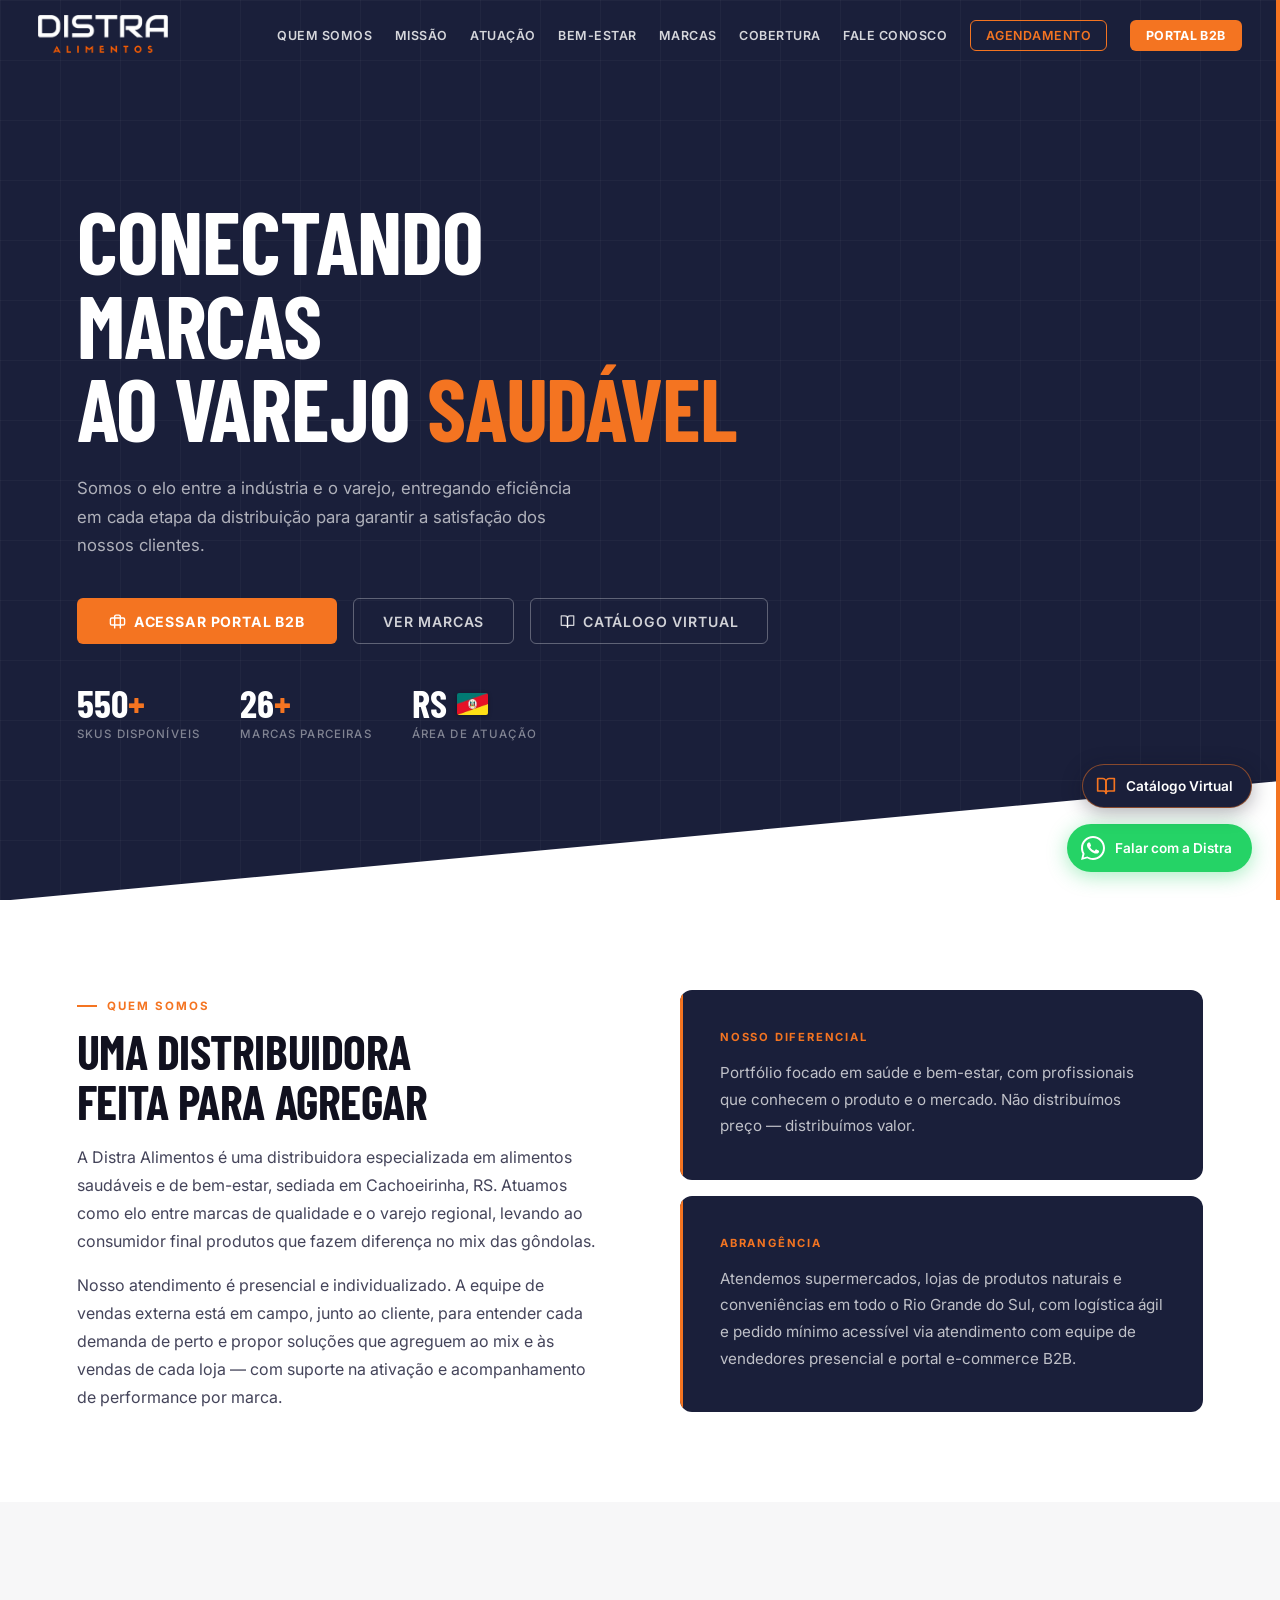
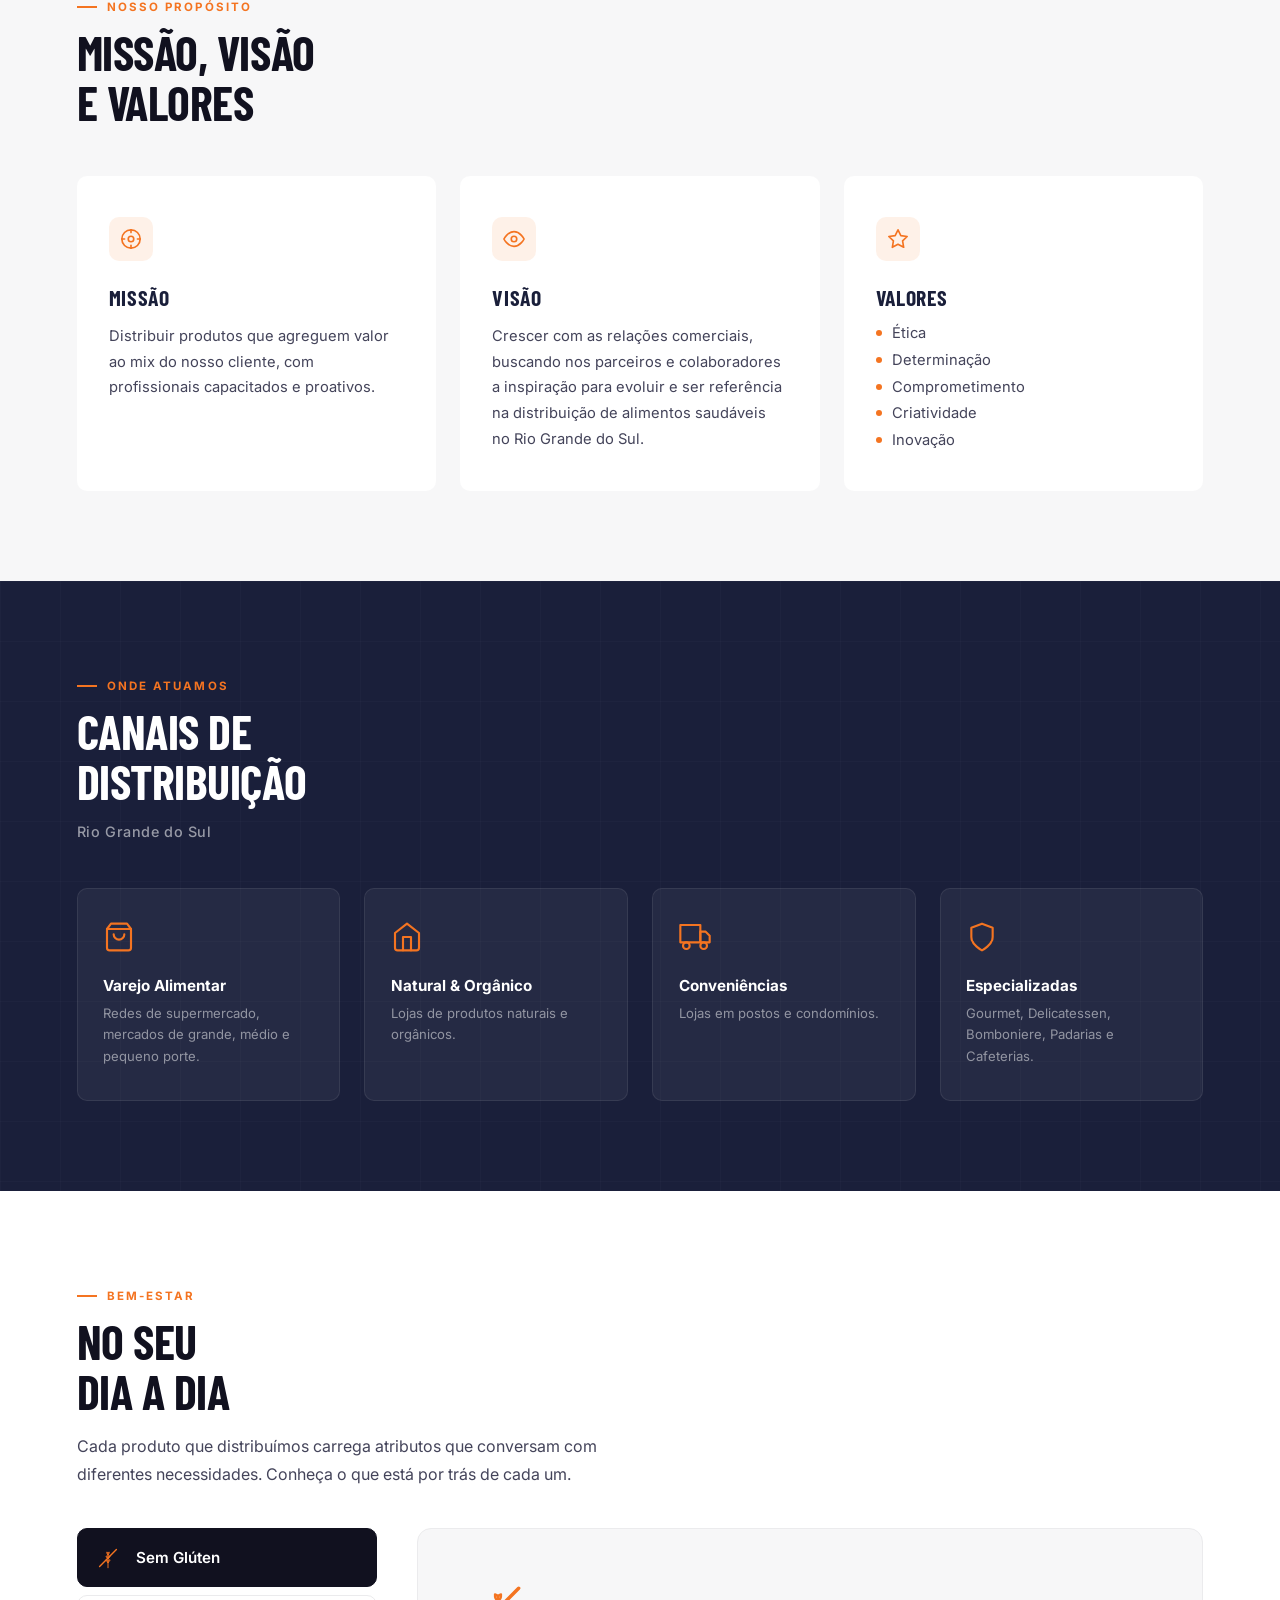
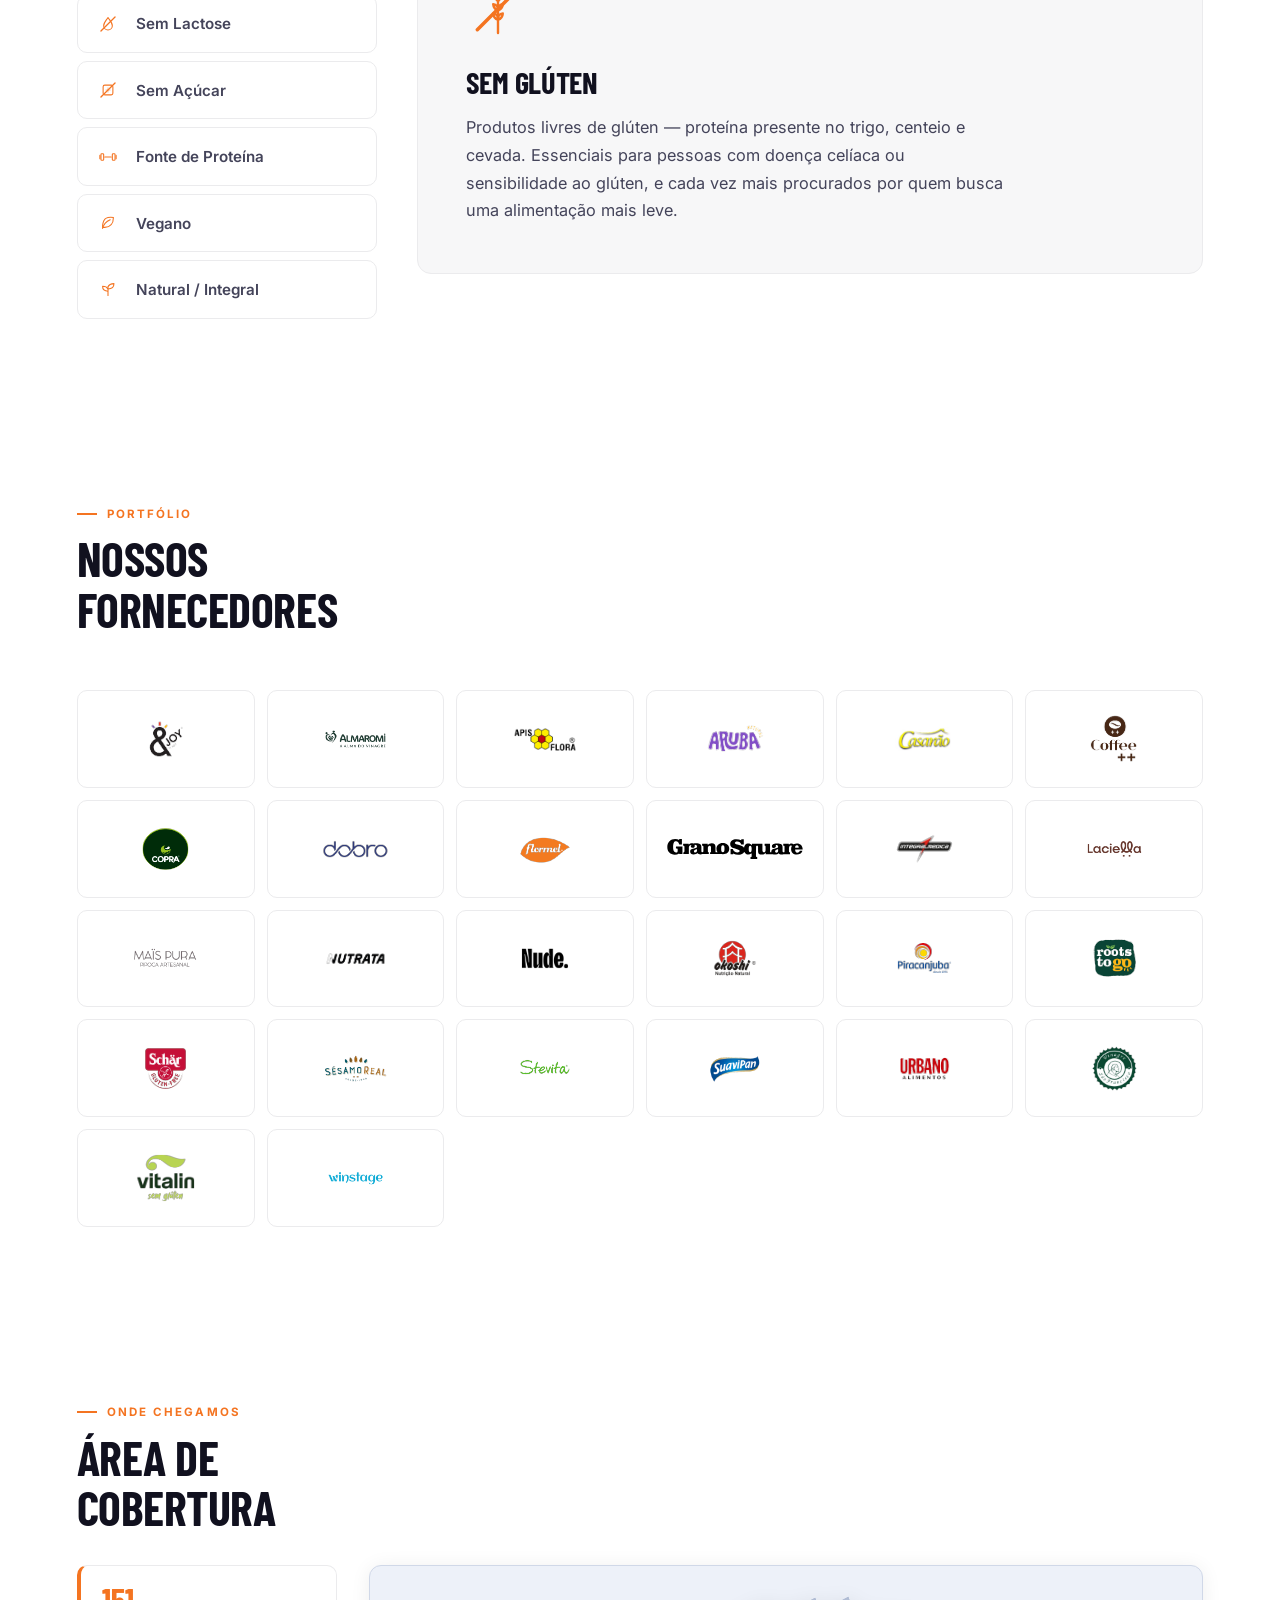
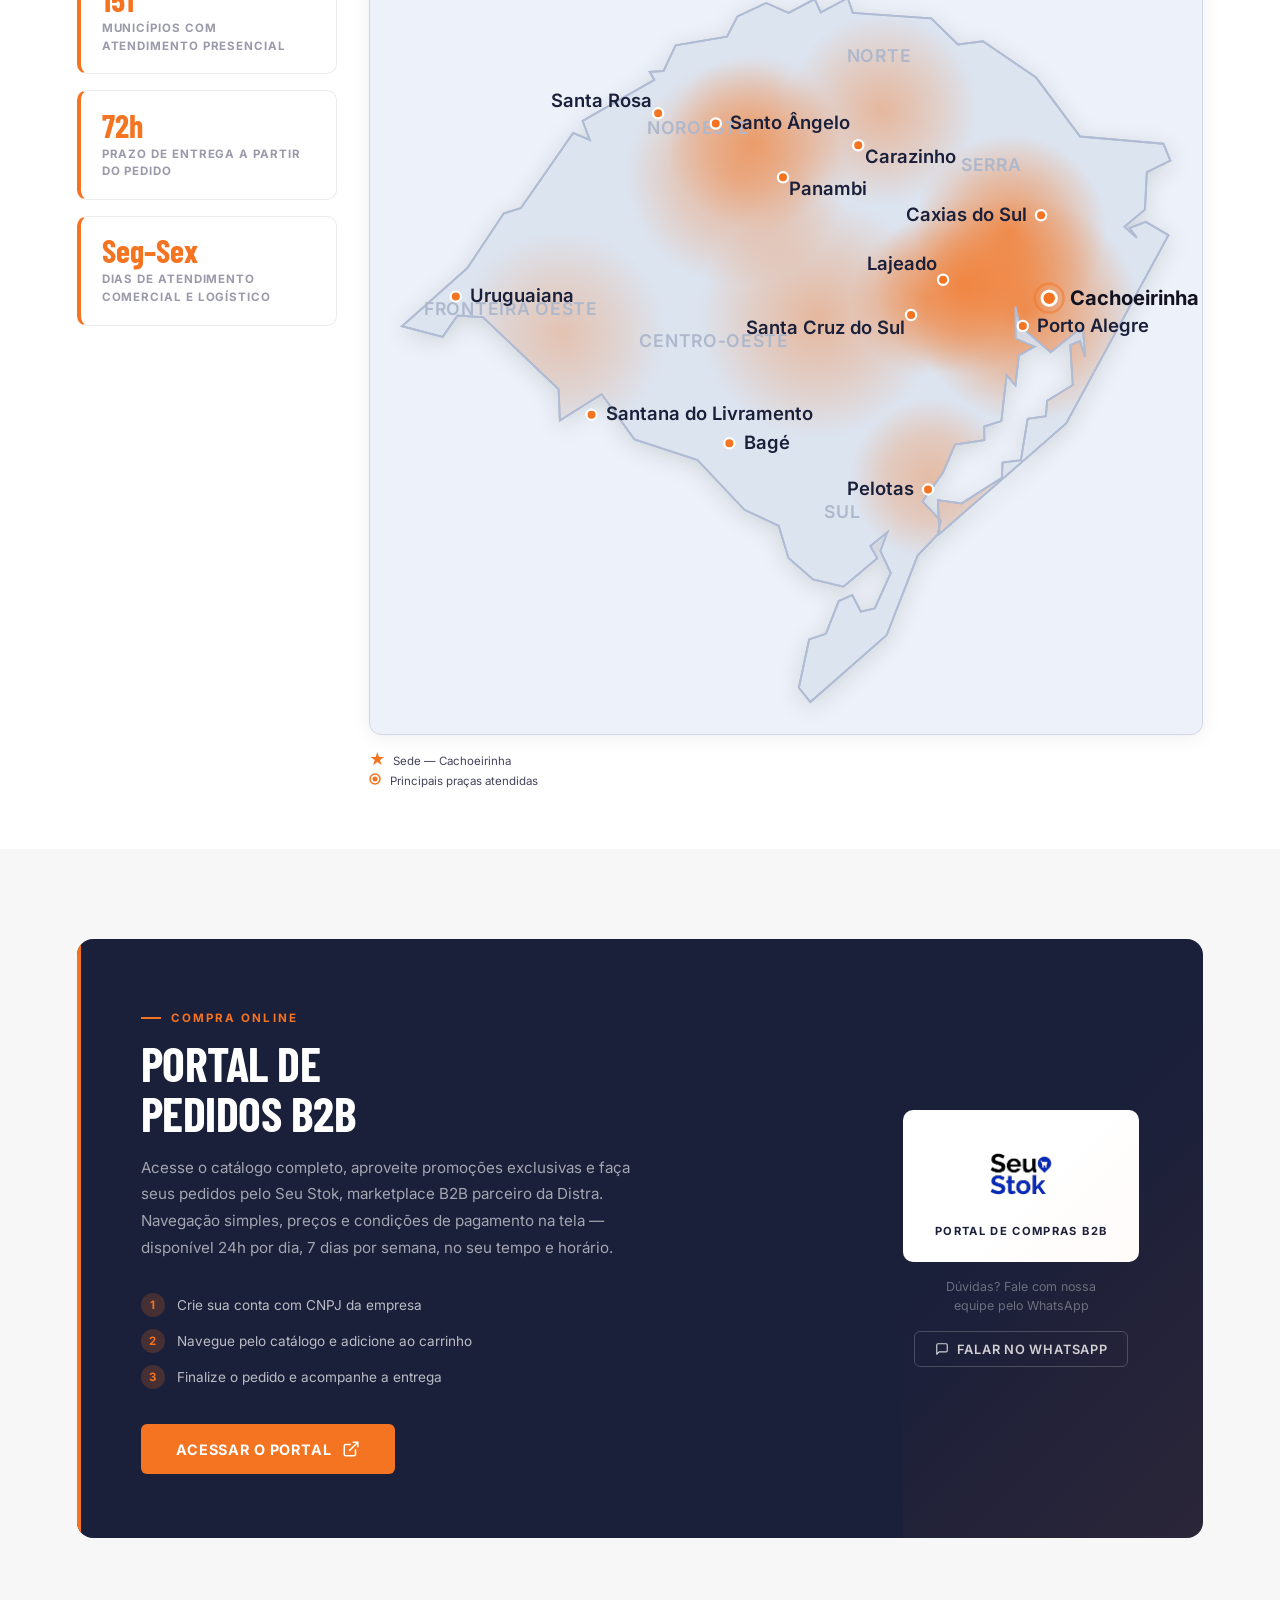
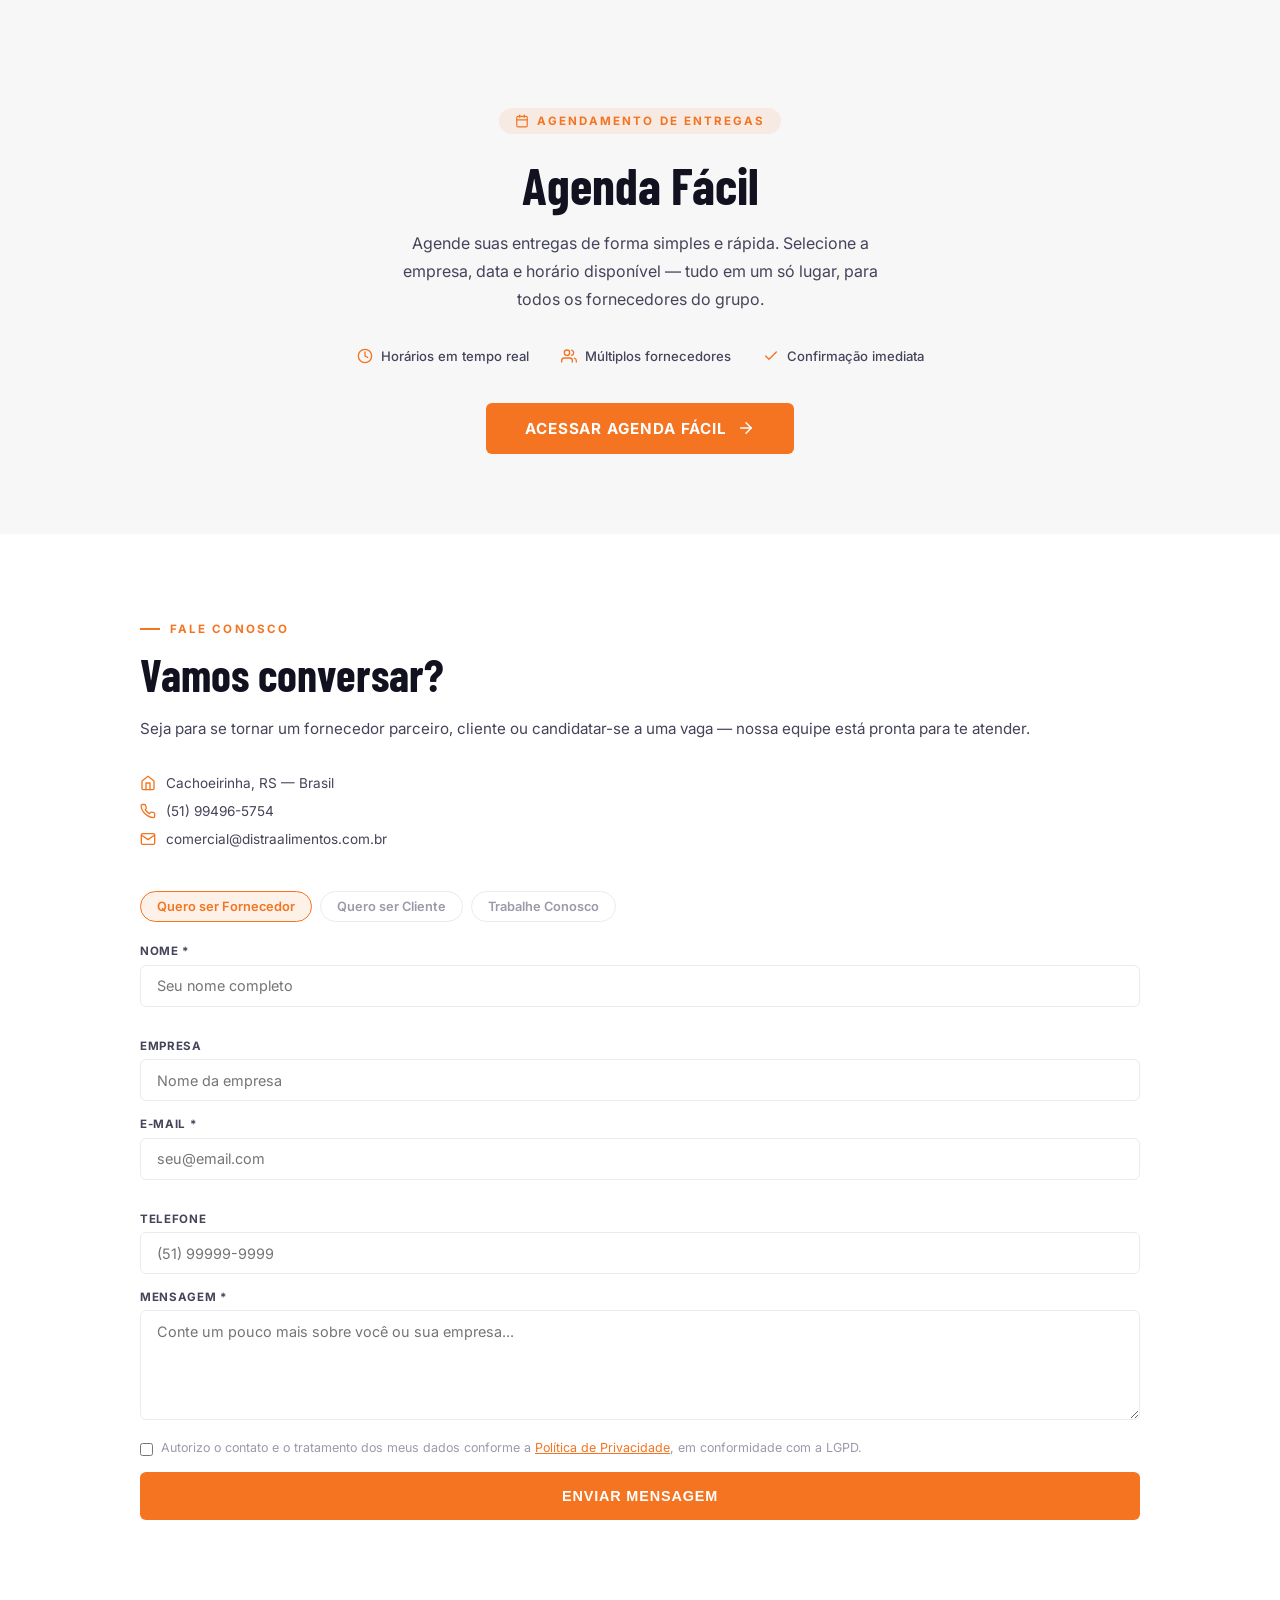
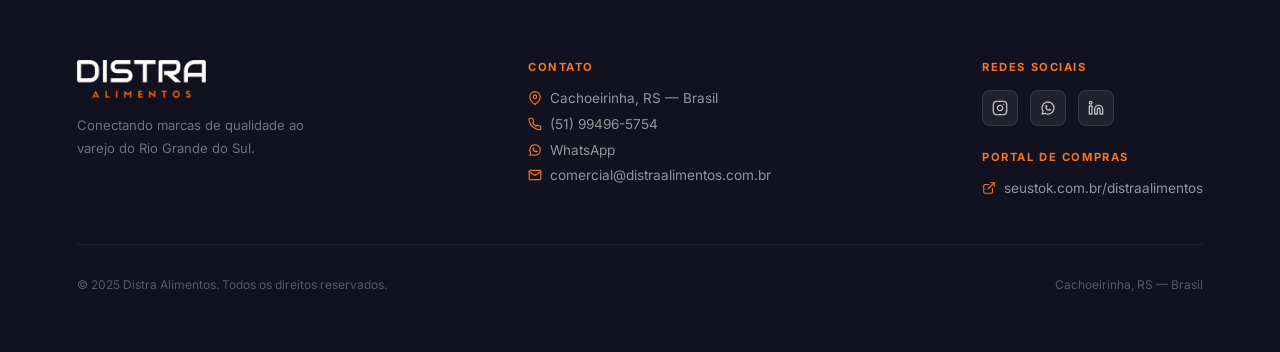
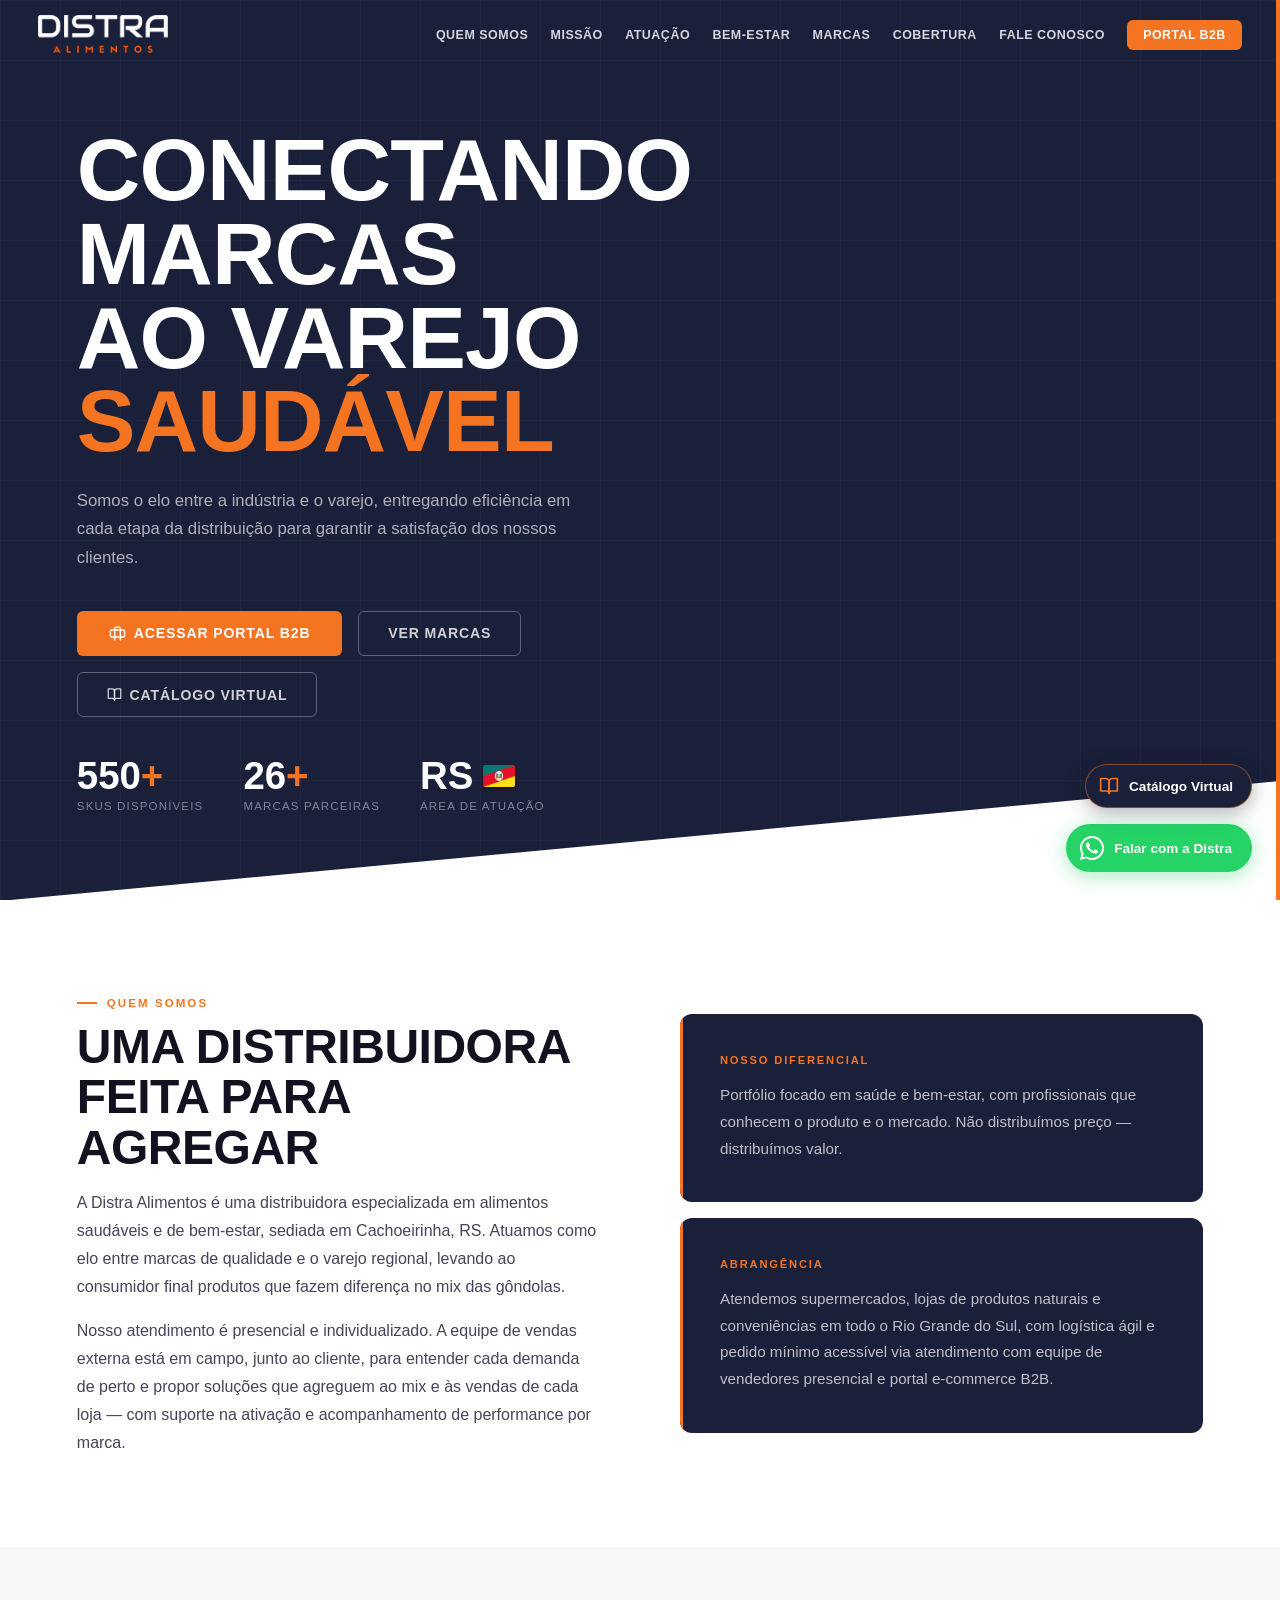
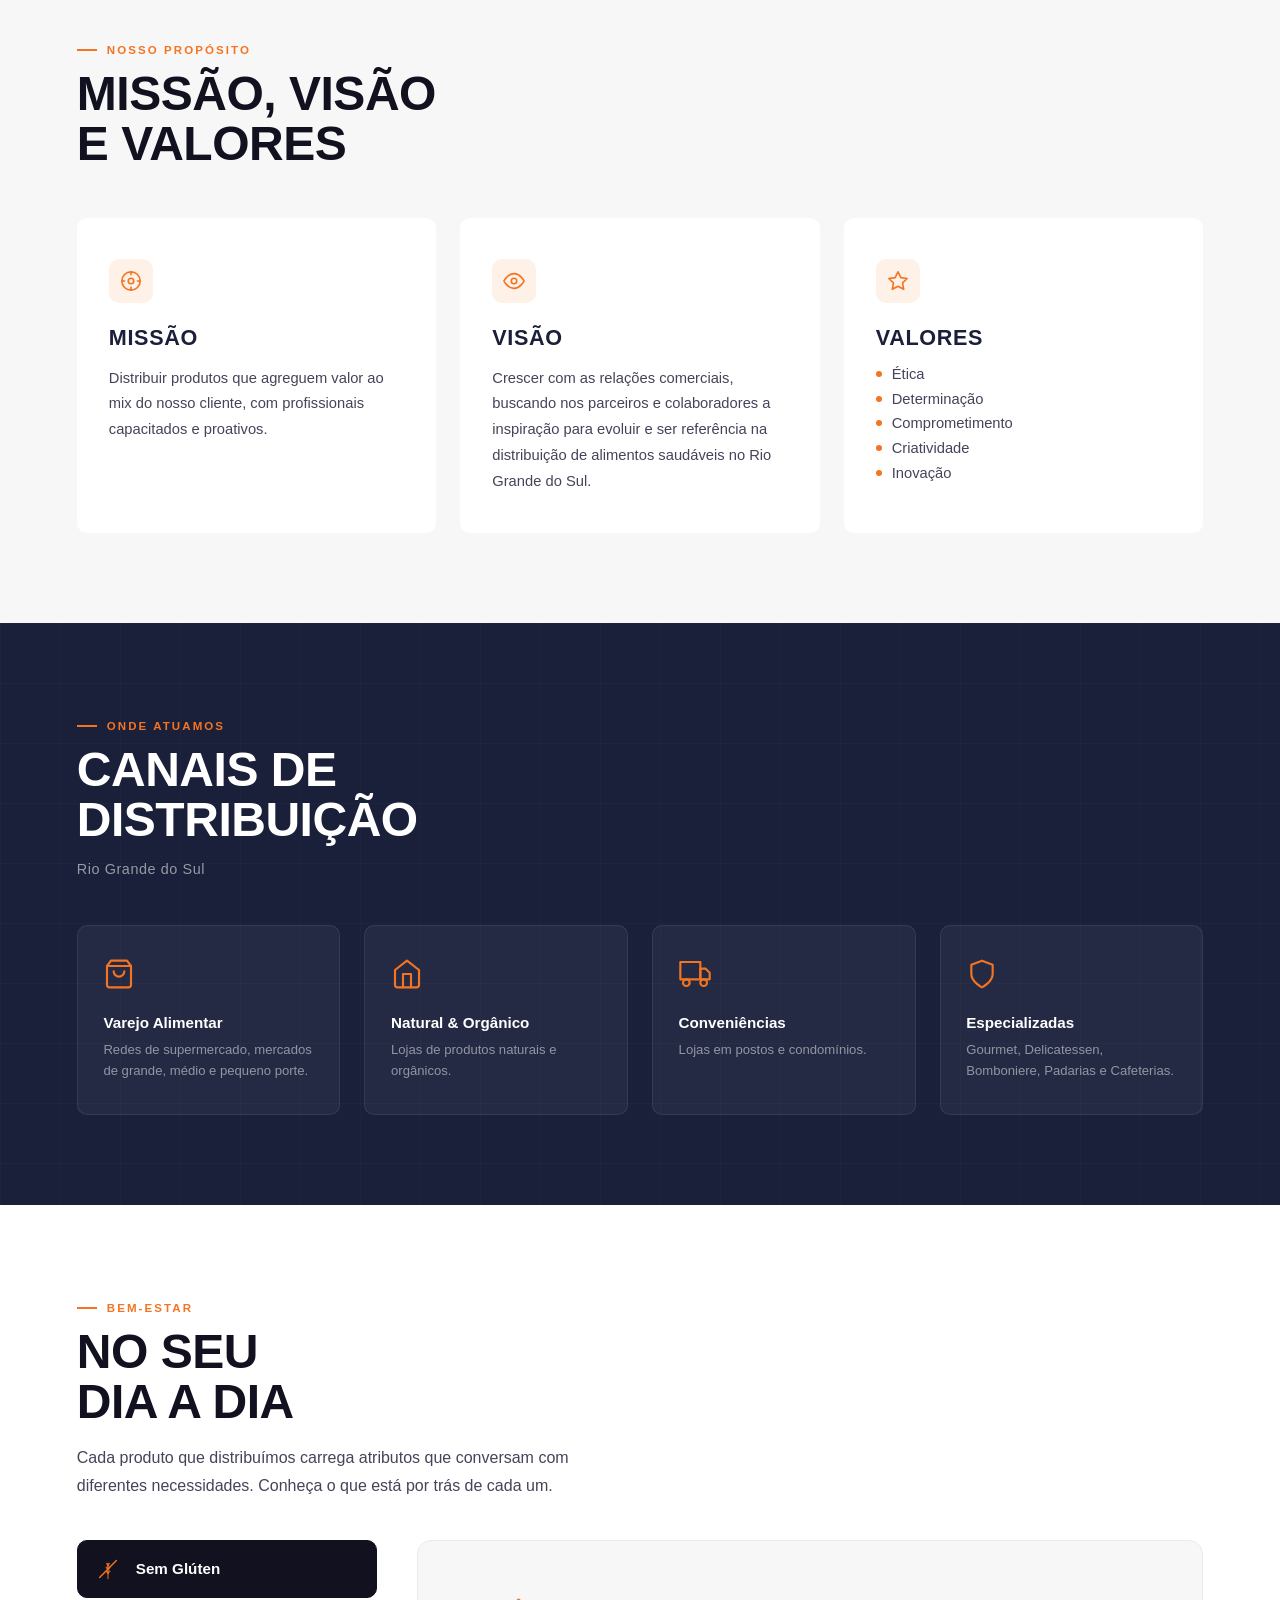
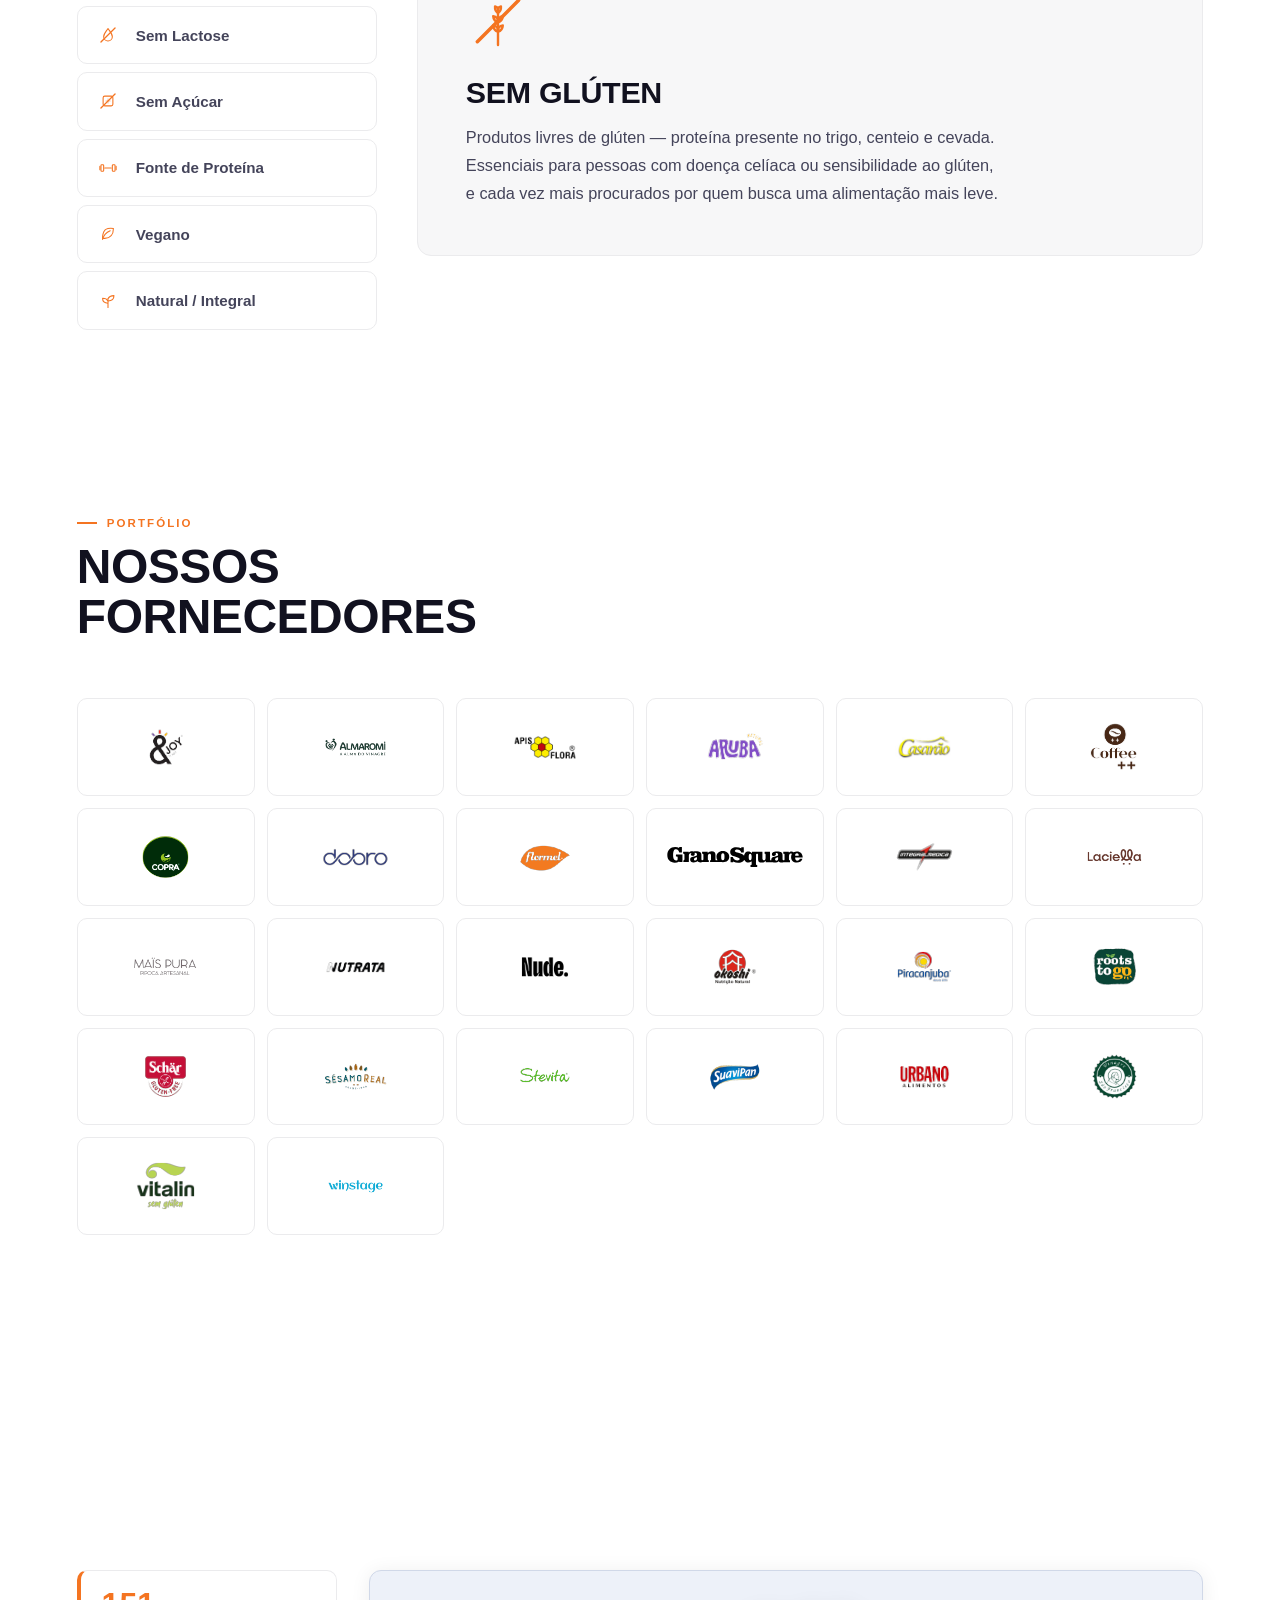
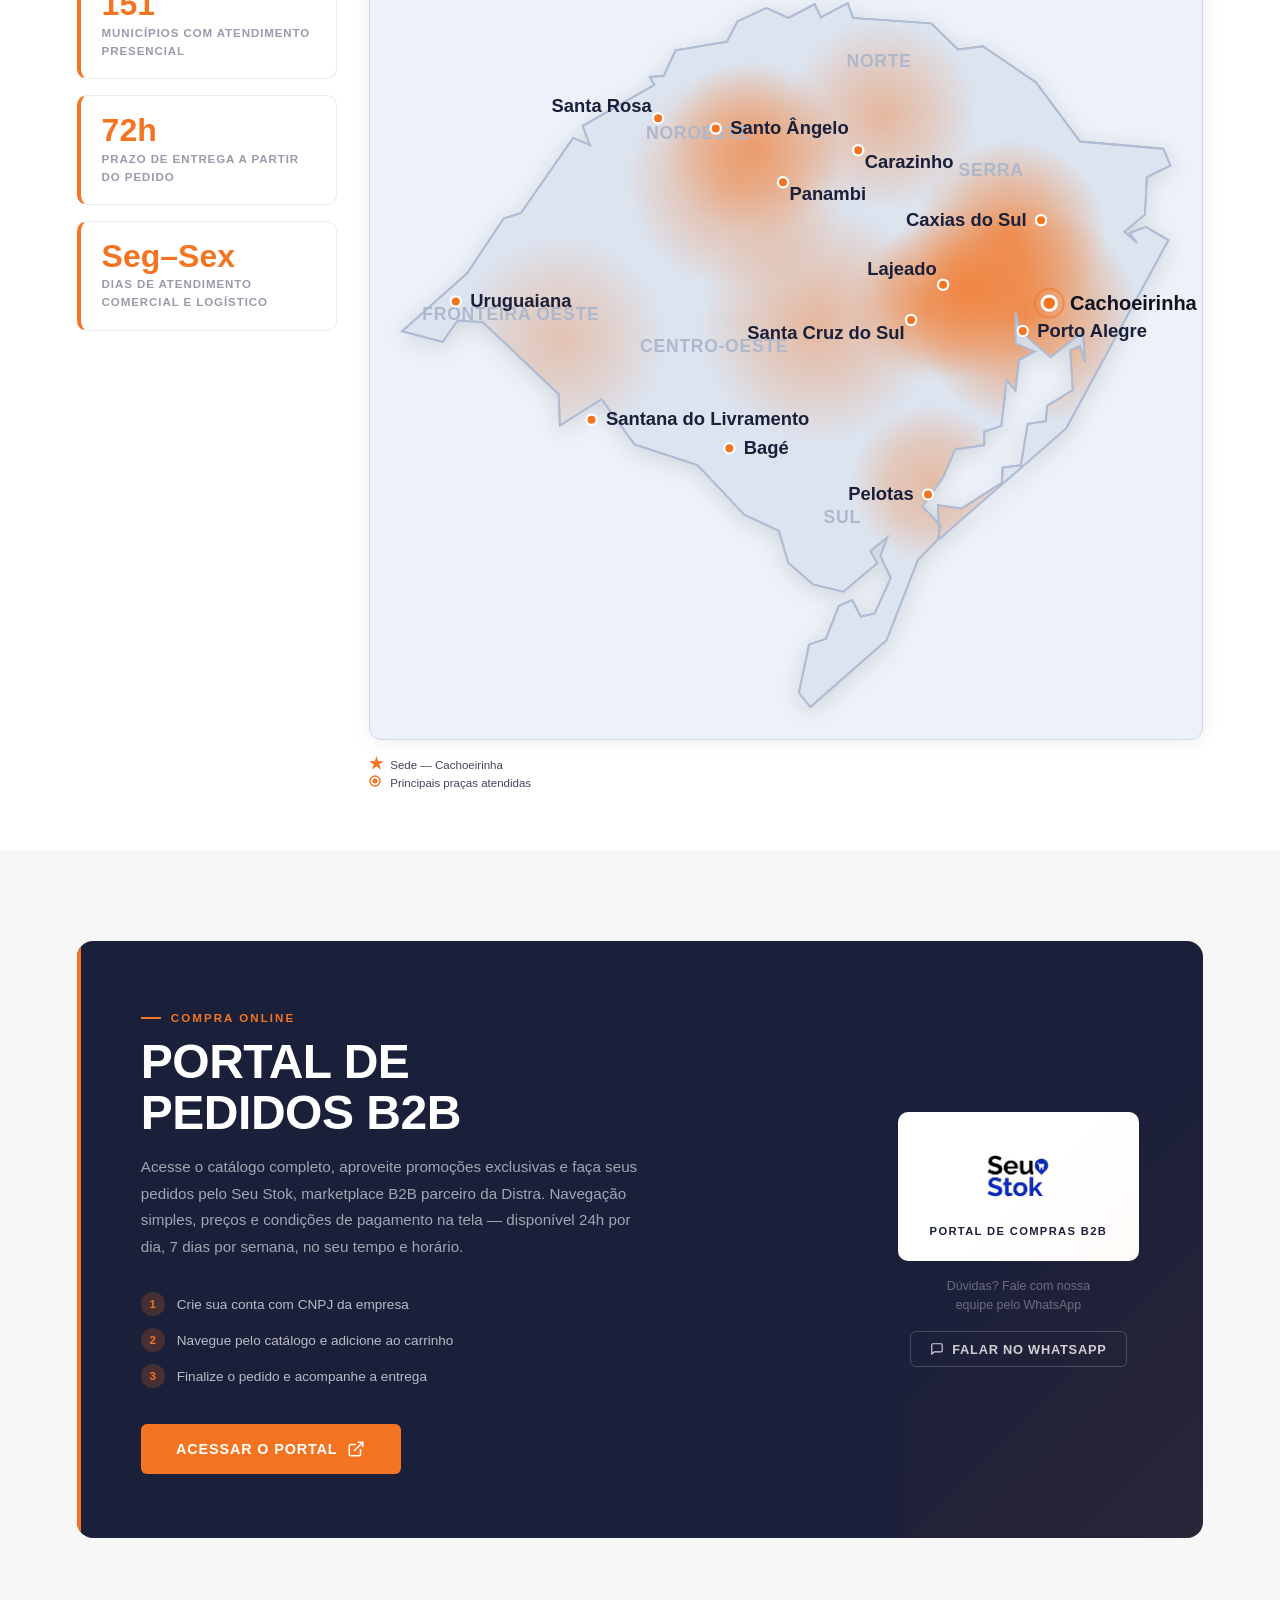
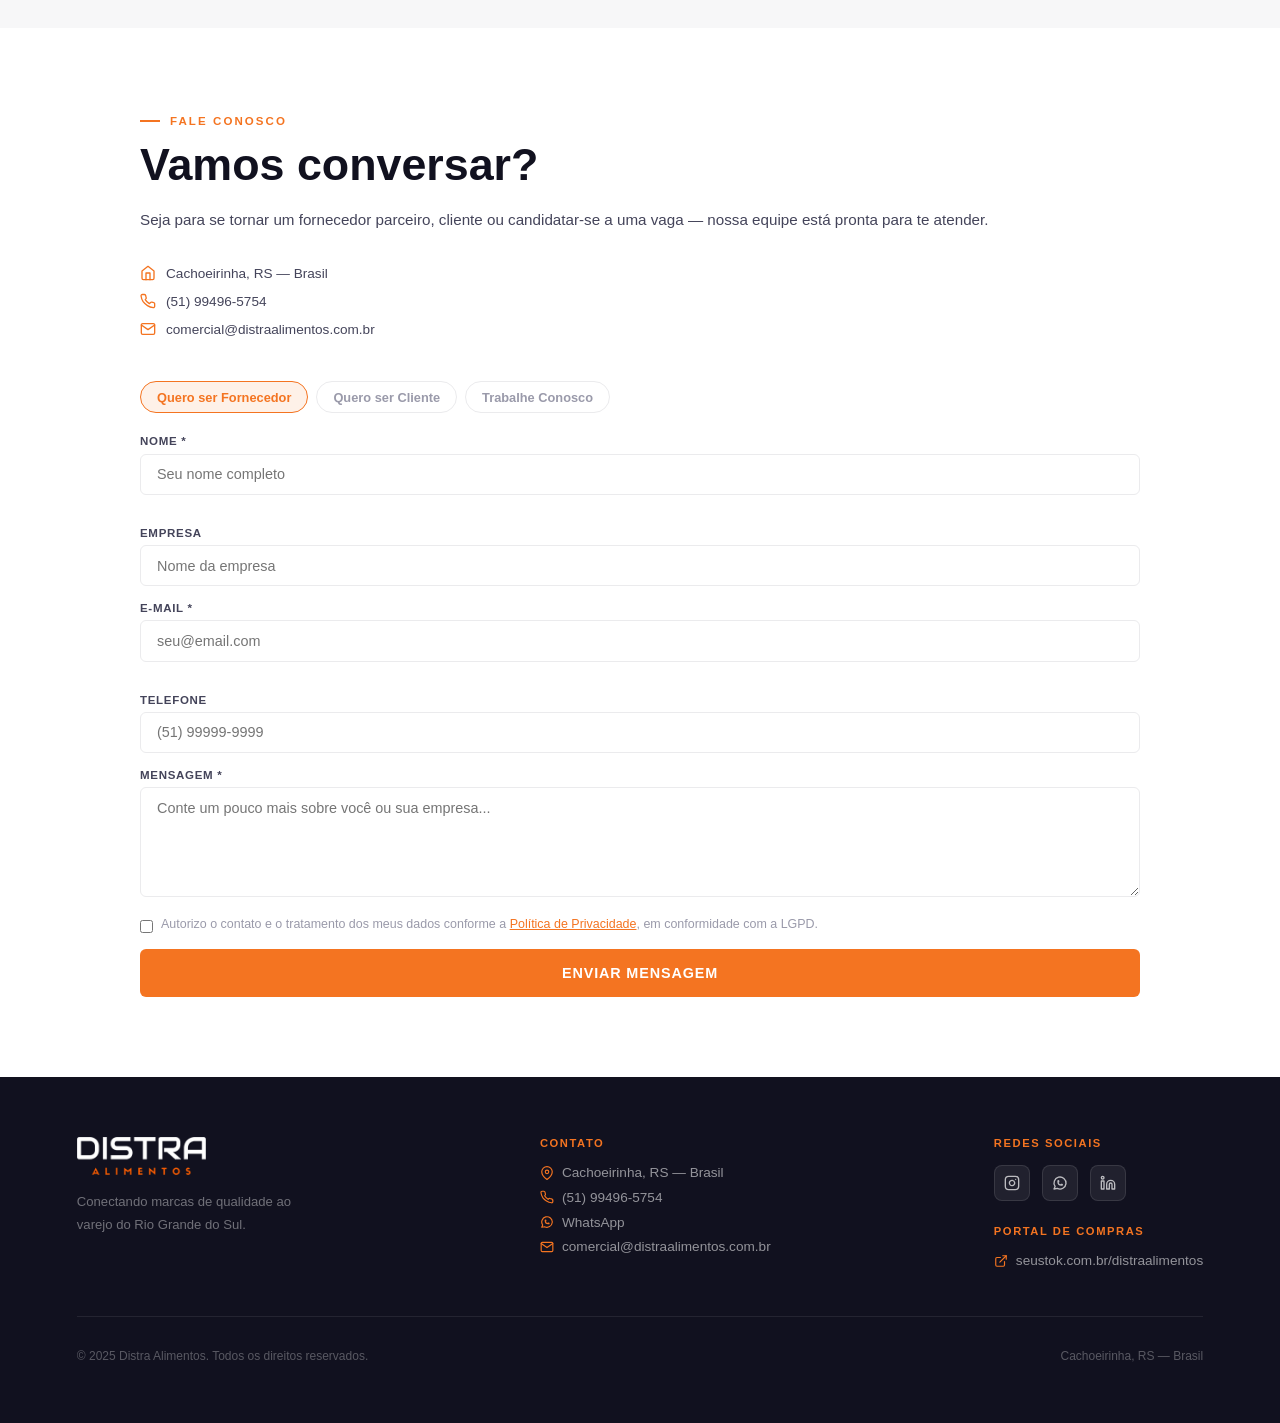
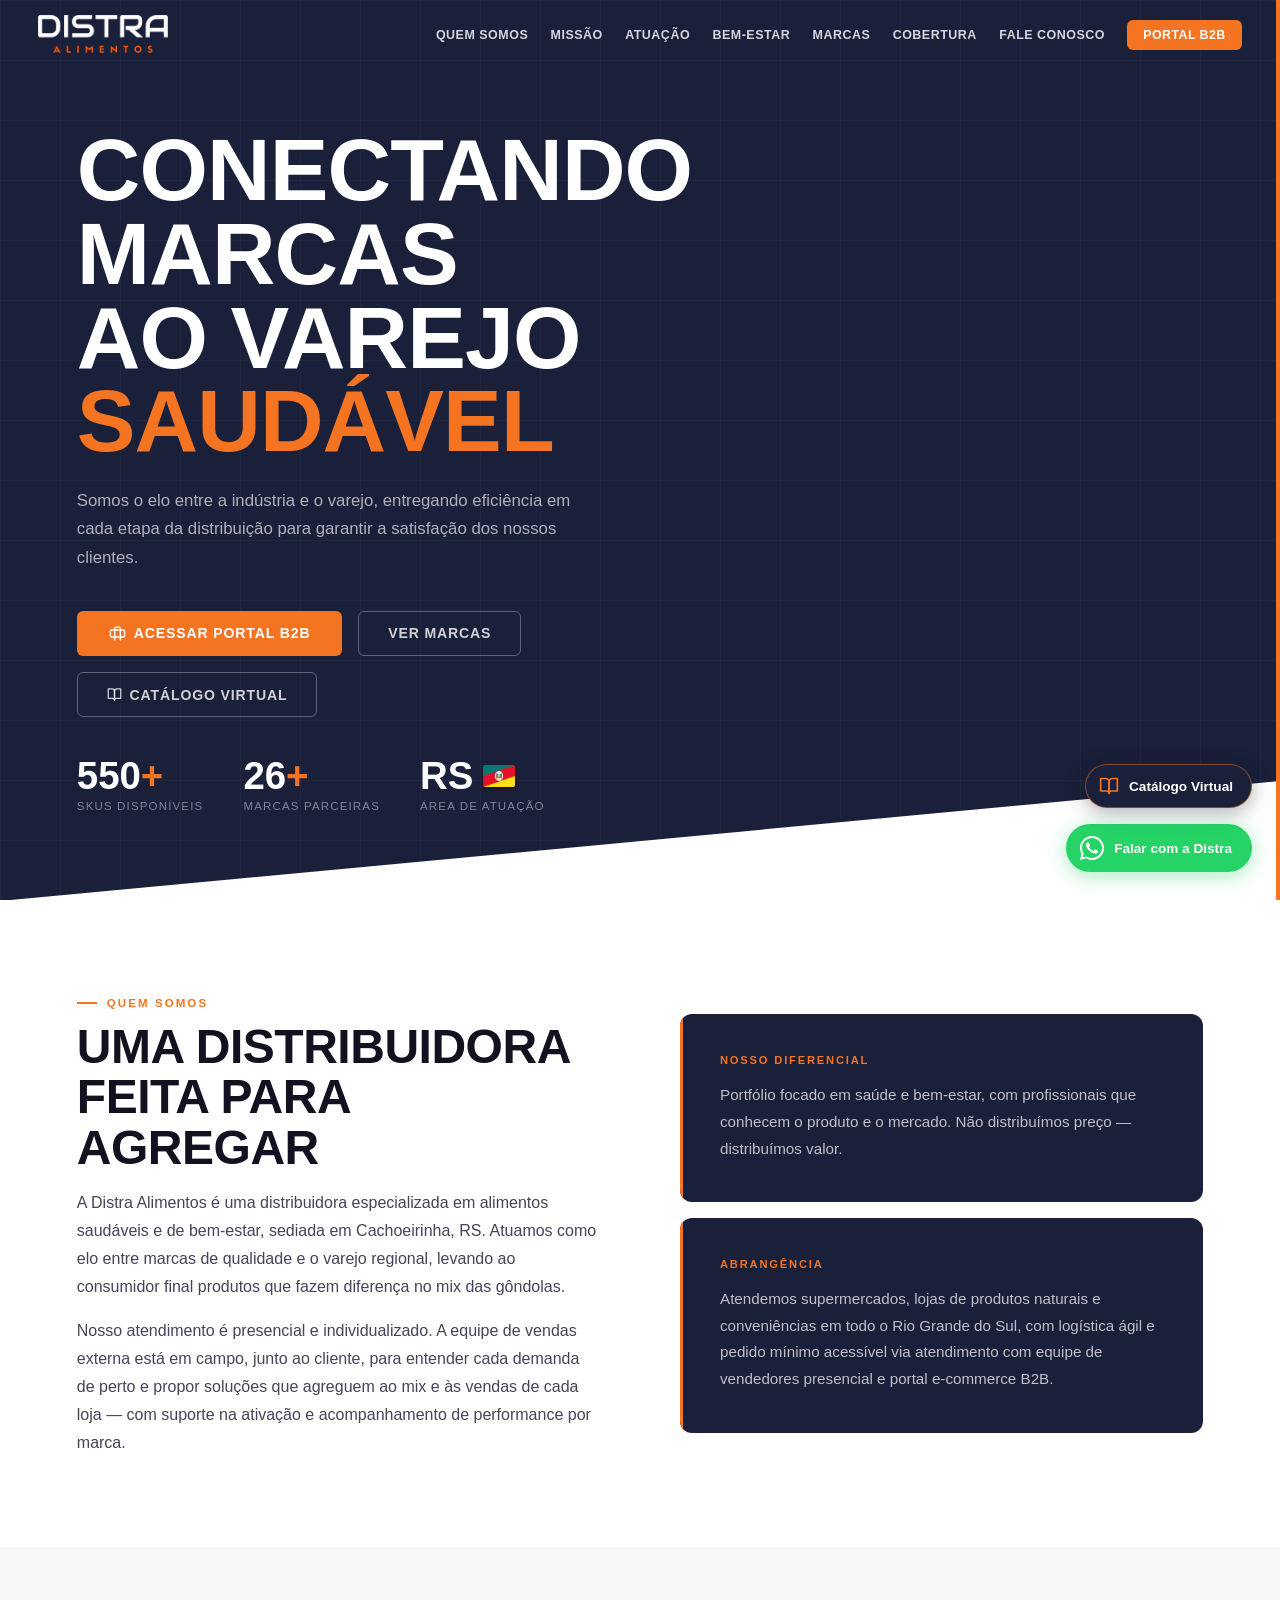
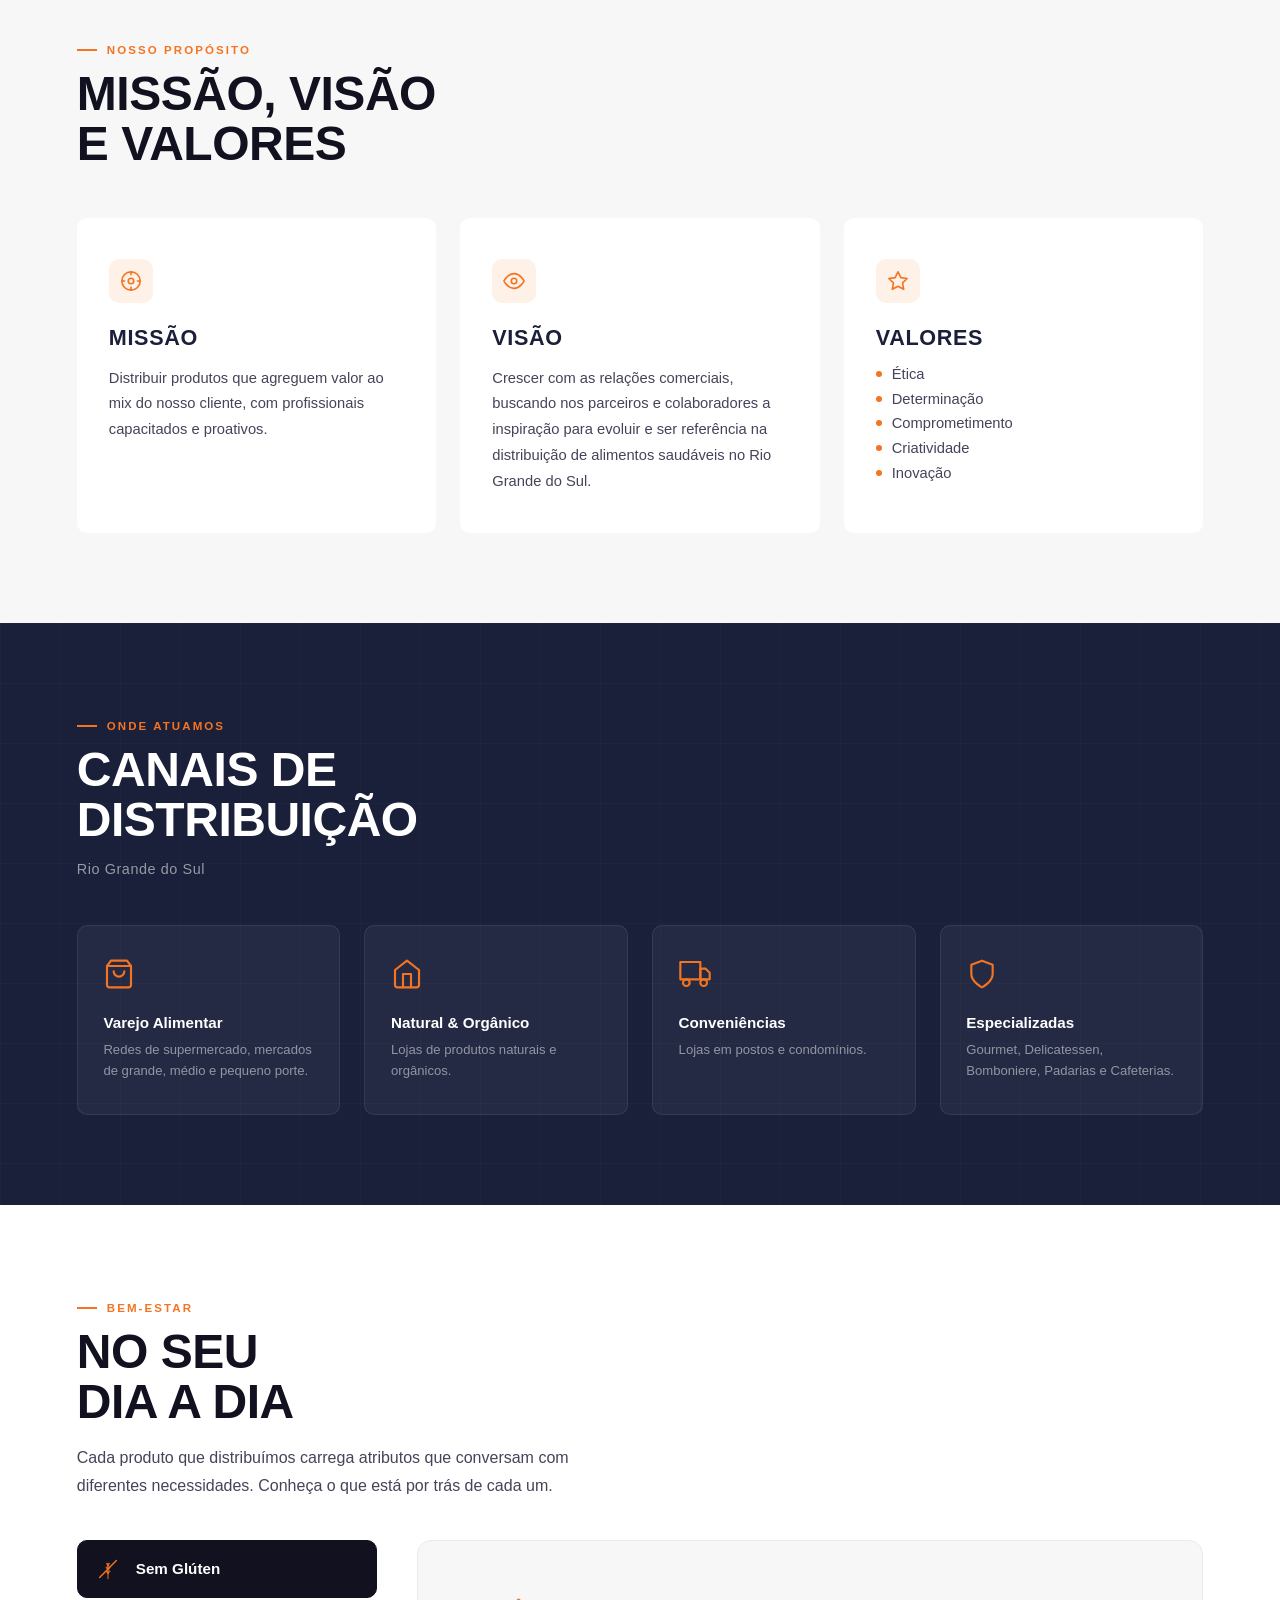
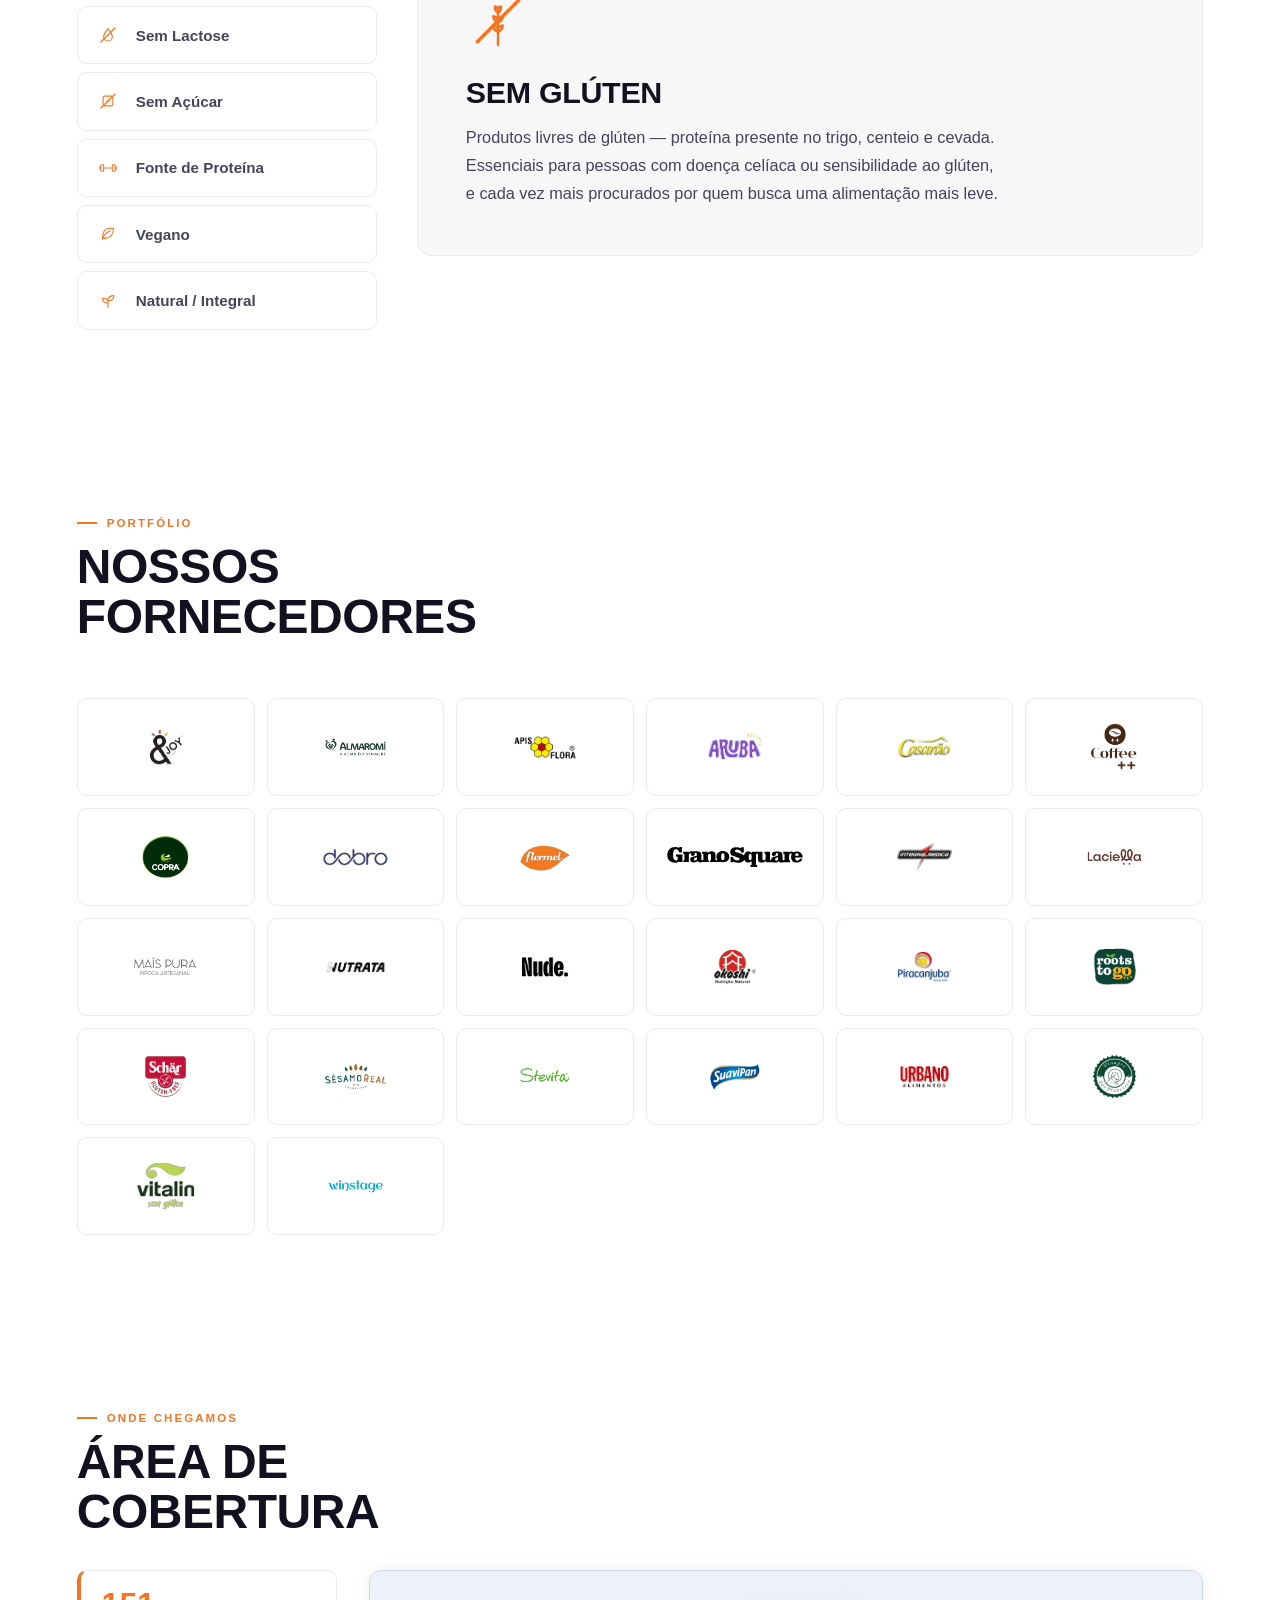
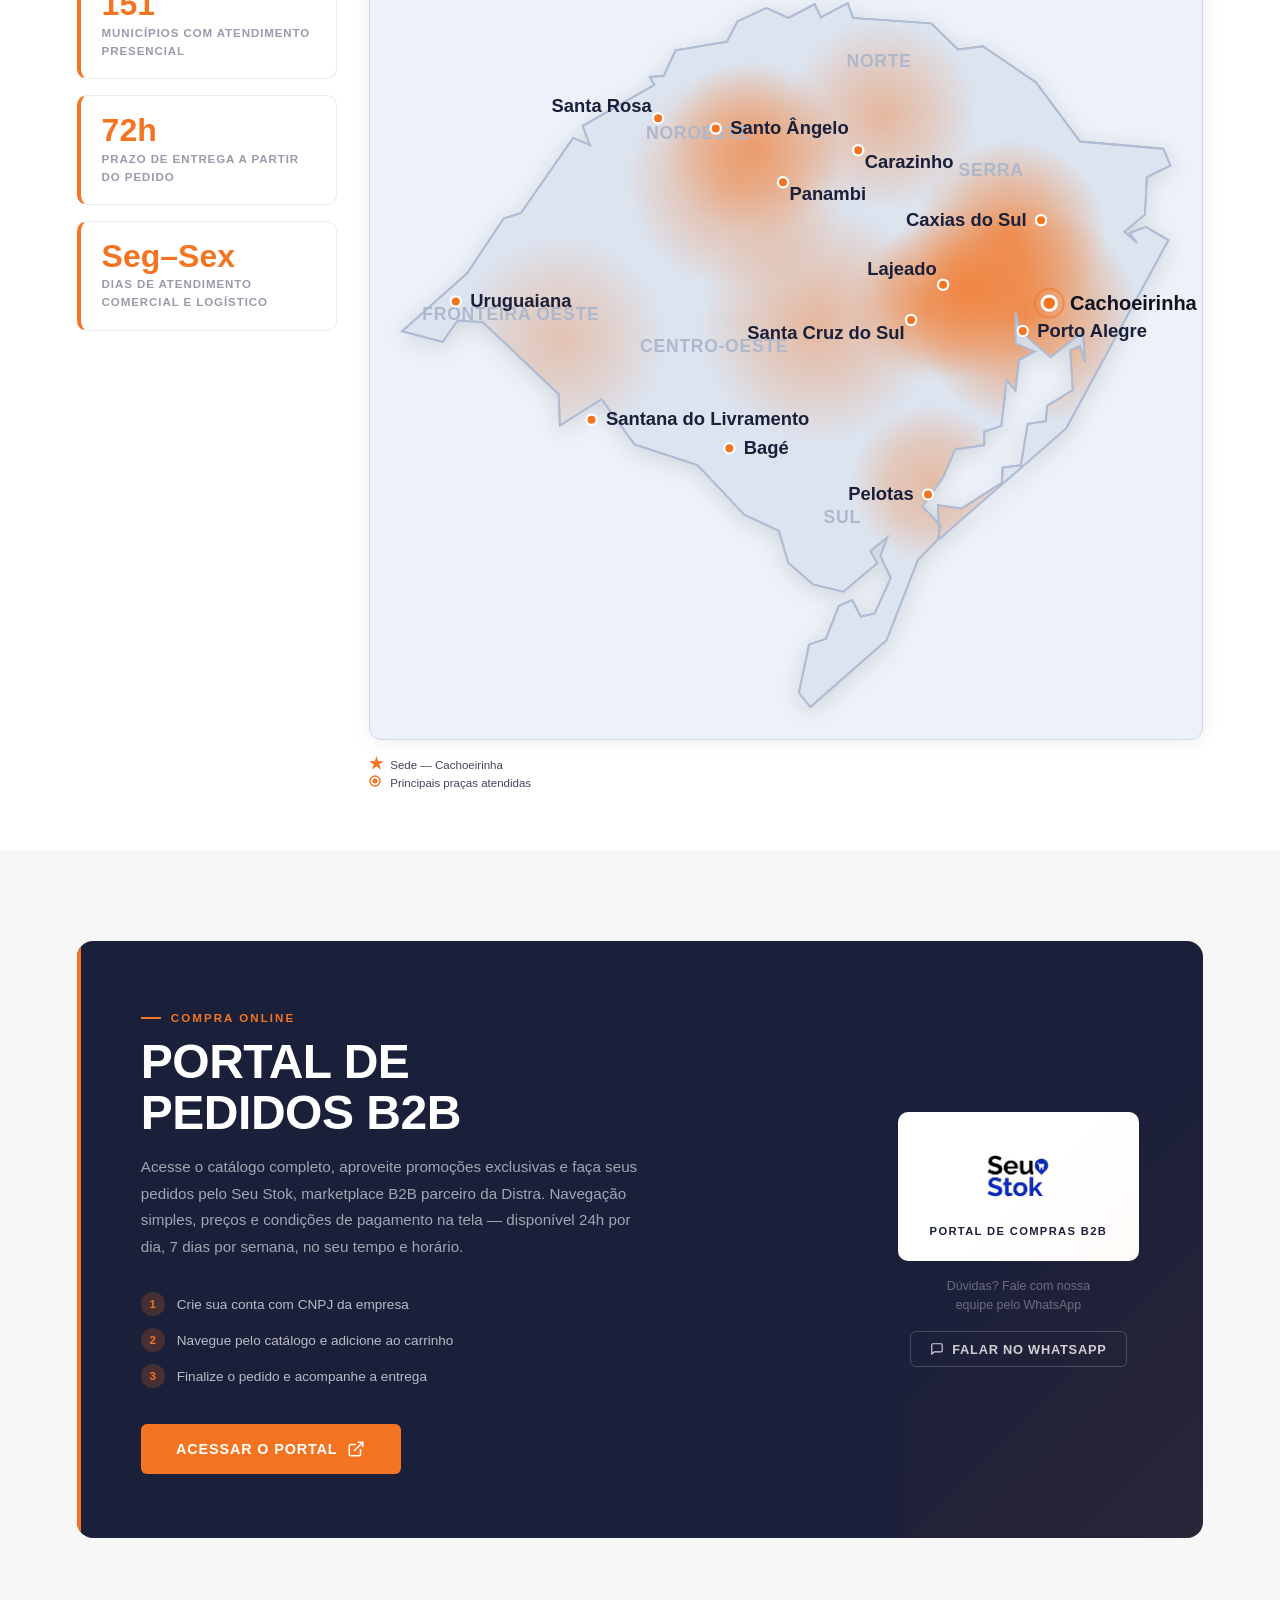
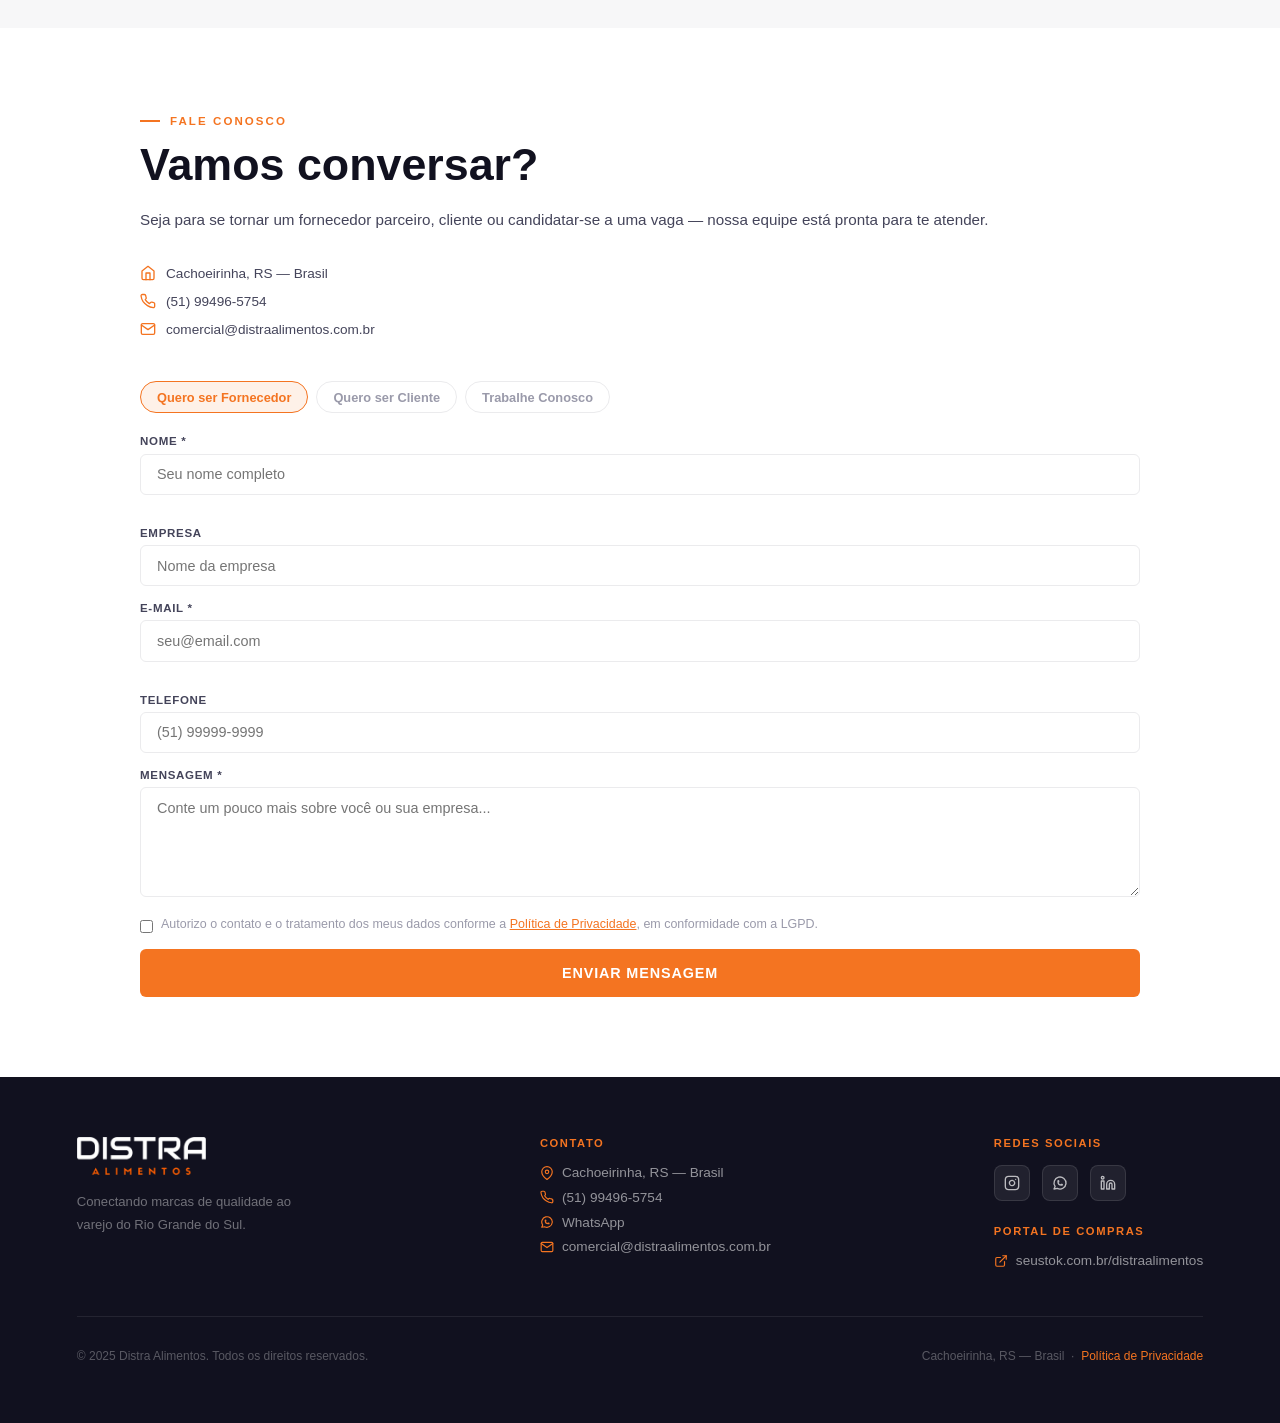
